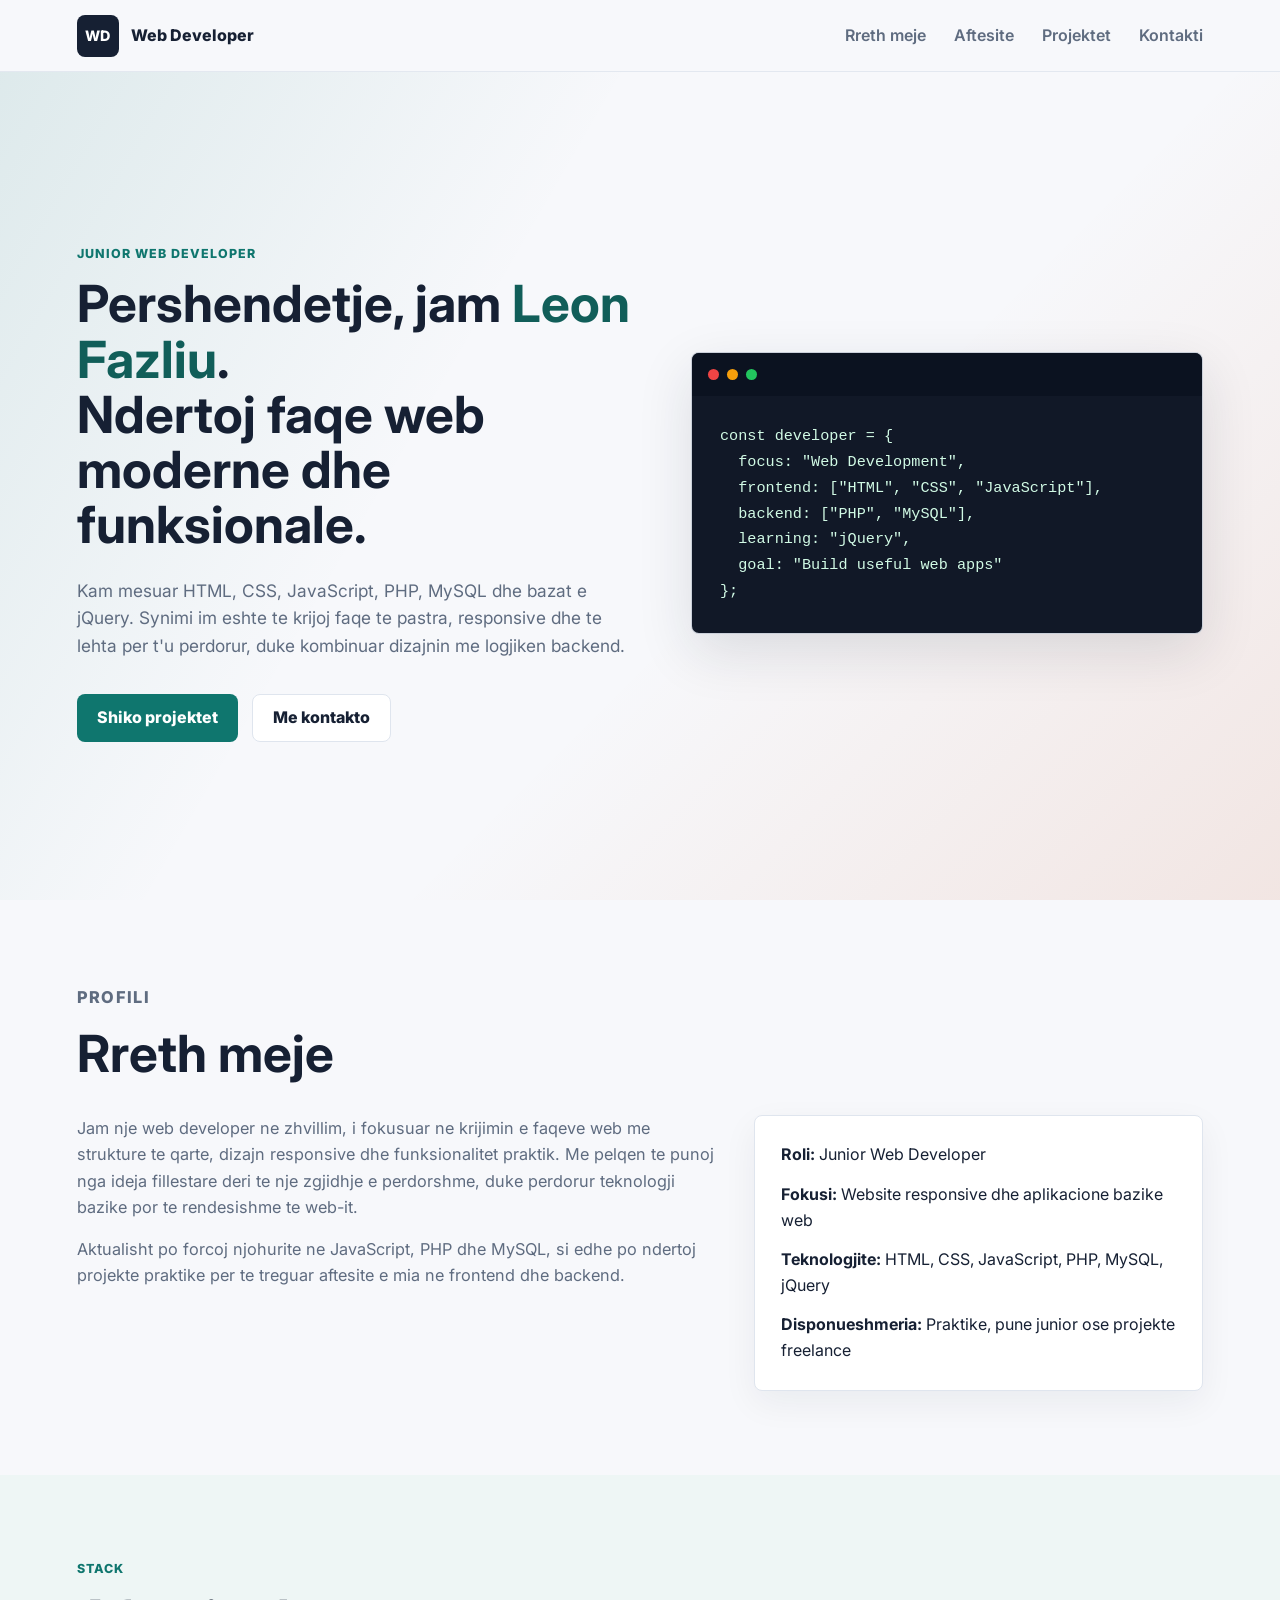
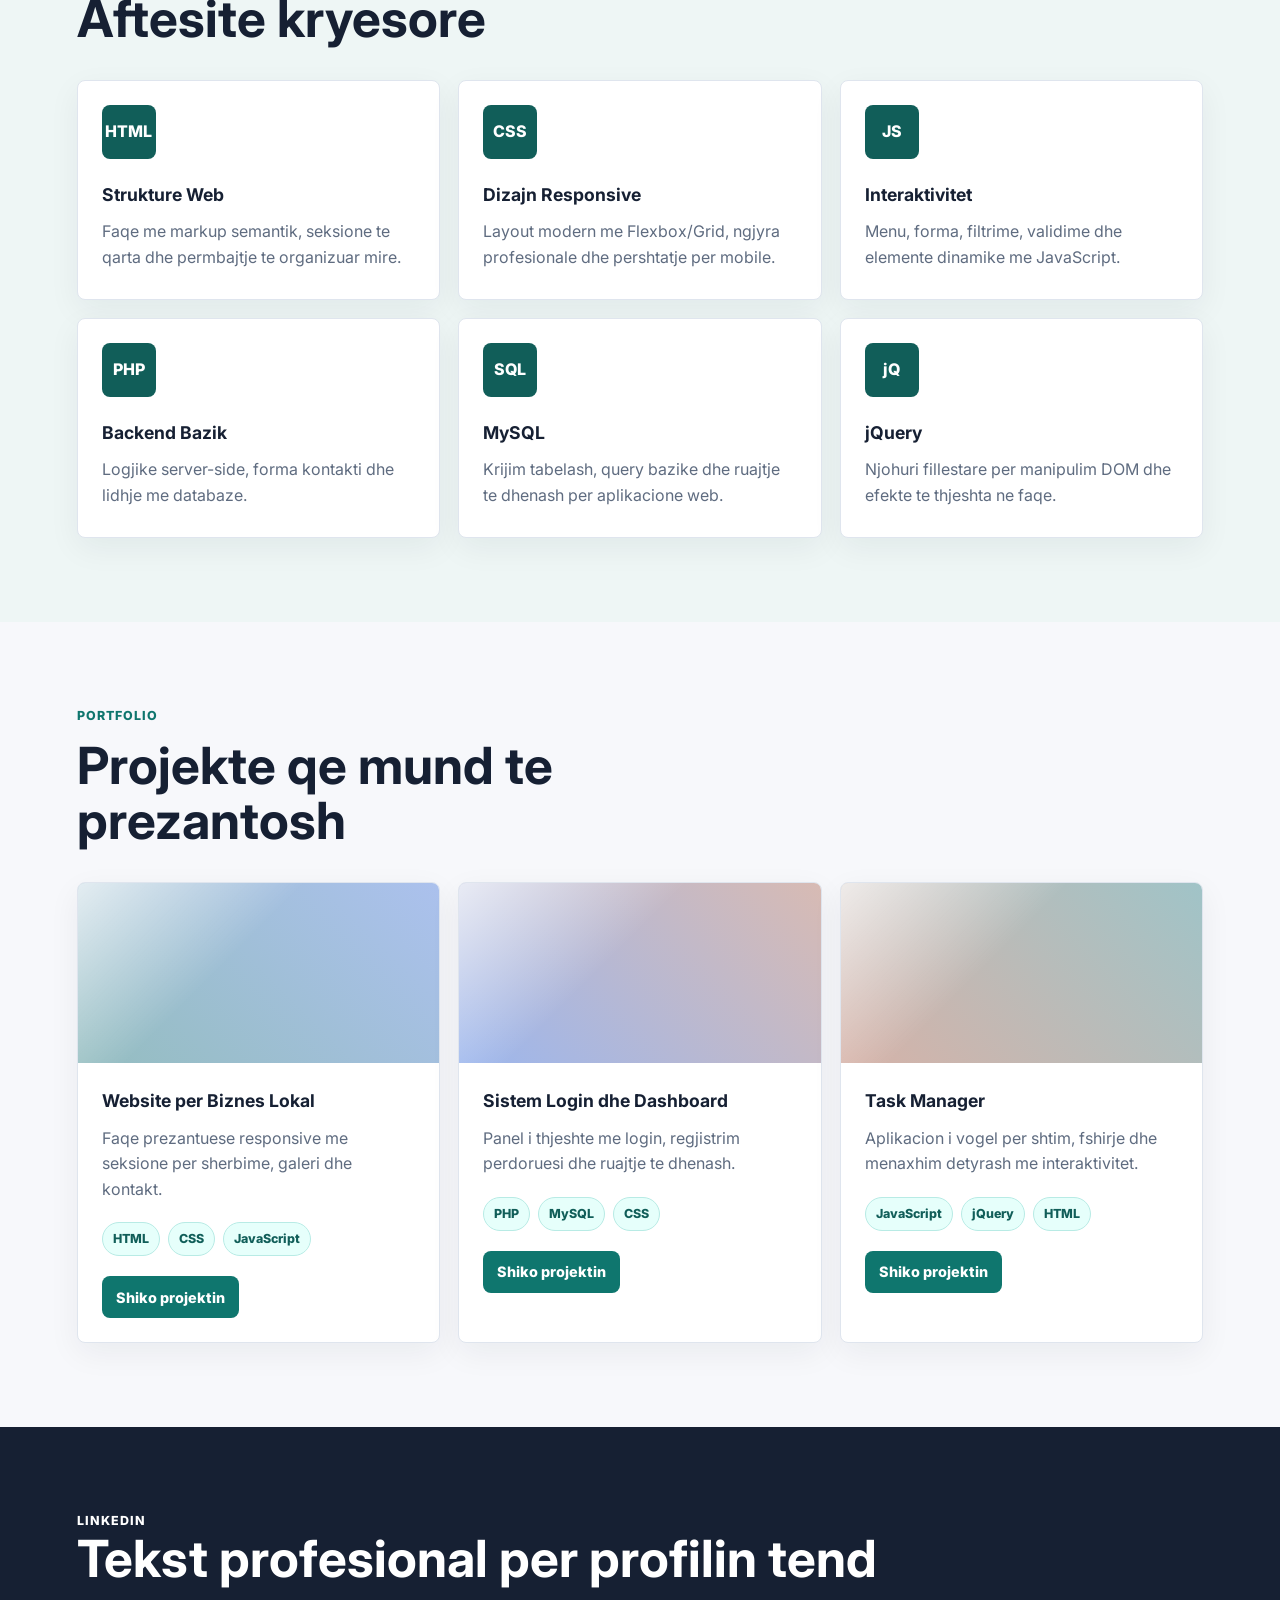
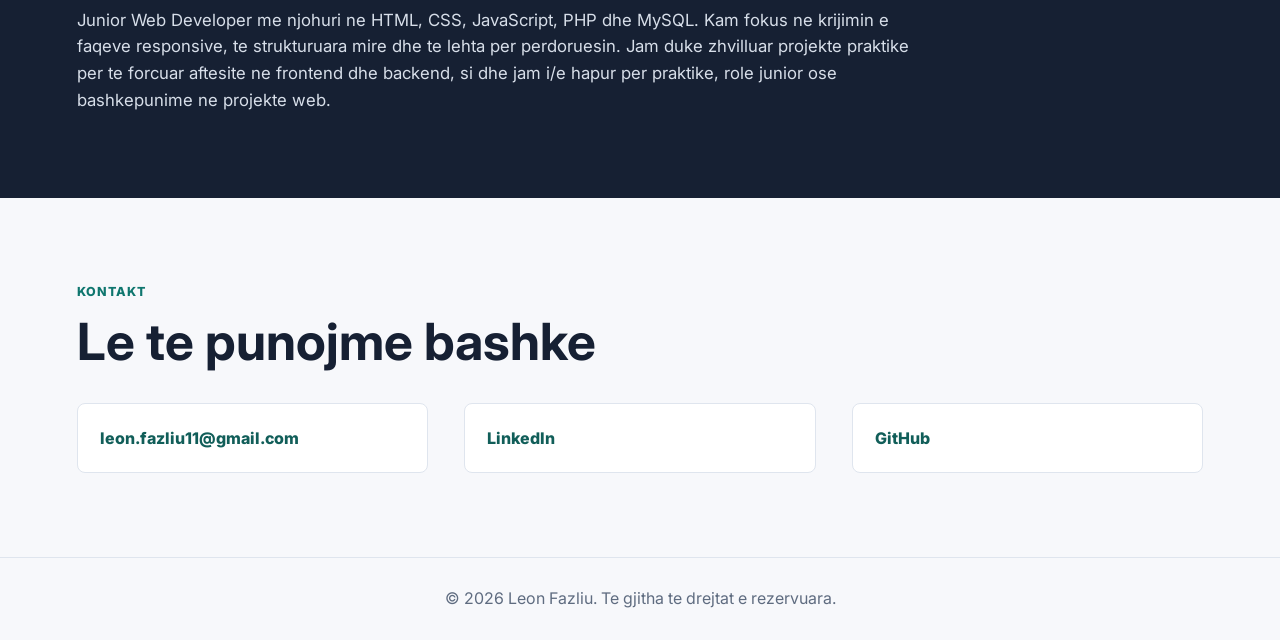
==== index.html @ 77d350e1 "Initial portfolio website" ====
<!DOCTYPE html>
<html lang="sq">
<head>
  <meta charset="UTF-8">
  <meta name="viewport" content="width=device-width, initial-scale=1.0">
  <meta name="description" content="Portfolio profesionale per web developer junior me HTML, CSS, JavaScript, PHP, MySQL dhe jQuery.">
  <title>Portfolio | Web Developer</title>
  <link rel="preconnect" href="https://fonts.googleapis.com">
  <link rel="preconnect" href="https://fonts.gstatic.com" crossorigin>
  <link href="https://fonts.googleapis.com/css2?family=Inter:wght@400;500;600;700;800&display=swap" rel="stylesheet">
  <link rel="stylesheet" href="style.css">
</head>
<body>
  <header class="site-header">
    <a class="brand" href="#home" aria-label="Kreu">
      <span class="brand-mark">WD</span>
      <span class="brand-text">Web Developer</span>
    </a>

    <button class="nav-toggle" type="button" aria-label="Hap menune" aria-expanded="false">
      <span></span>
      <span></span>
      <span></span>
    </button>

    <nav class="site-nav" aria-label="Navigimi kryesor">
      <a href="#about">Rreth meje</a>
      <a href="#skills">Aftesite</a>
      <a href="#projects">Projektet</a>
      <a href="#contact">Kontakti</a>
    </nav>
  </header>

  <main>
    <section class="hero" id="home">
      <div class="hero-content">
        <p class="eyebrow">Junior Web Developer</p>
        <h1>Pershendetje, jam <span>Leon Fazliu</span>.<br>Ndertoj faqe web moderne dhe funksionale.</h1>
        <p class="hero-text">
          Kam mesuar HTML, CSS, JavaScript, PHP, MySQL dhe bazat e jQuery. Synimi im eshte te krijoj
          faqe te pastra, responsive dhe te lehta per t'u perdorur, duke kombinuar dizajnin me logjiken backend.
        </p>
        <div class="hero-actions">
          <a class="button primary" href="#projects">Shiko projektet</a>
          <a class="button secondary" href="#contact">Me kontakto</a>
        </div>
      </div>

      <div class="hero-panel" aria-label="Permbledhje profesionale">
        <div class="code-card">
          <div class="window-dots" aria-hidden="true">
            <span></span>
            <span></span>
            <span></span>
          </div>
          <pre><code>const developer = {
  focus: "Web Development",
  frontend: ["HTML", "CSS", "JavaScript"],
  backend: ["PHP", "MySQL"],
  learning: "jQuery",
  goal: "Build useful web apps"
};</code></pre>
        </div>
      </div>
    </section>

    <section class="section about" id="about">
      <div class="section-heading">
        <p class="eyebrow">Profili</p>
        <h2>Rreth meje</h2>
      </div>
      <div class="about-grid">
        <div>
          <p>
            Jam nje web developer ne zhvillim, i fokusuar ne krijimin e faqeve web me strukture te qarte,
            dizajn responsive dhe funksionalitet praktik. Me pelqen te punoj nga ideja fillestare deri te
            nje zgjidhje e perdorshme, duke perdorur teknologji bazike por te rendesishme te web-it.
          </p>
          <p>
            Aktualisht po forcoj njohurite ne JavaScript, PHP dhe MySQL, si edhe po ndertoj projekte praktike
            per te treguar aftesite e mia ne frontend dhe backend.
          </p>
        </div>
        <ul class="profile-list">
          <li><strong>Roli:</strong> Junior Web Developer</li>
          <li><strong>Fokusi:</strong> Website responsive dhe aplikacione bazike web</li>
          <li><strong>Teknologjite:</strong> HTML, CSS, JavaScript, PHP, MySQL, jQuery</li>
          <li><strong>Disponueshmeria:</strong> Praktike, pune junior ose projekte freelance</li>
        </ul>
      </div>
    </section>

    <section class="section skills" id="skills">
      <div class="section-heading">
        <p class="eyebrow">Stack</p>
        <h2>Aftesite kryesore</h2>
      </div>
      <div class="skills-grid">
        <article class="skill-card">
          <span class="skill-icon">HTML</span>
          <h3>Strukture Web</h3>
          <p>Faqe me markup semantik, seksione te qarta dhe permbajtje te organizuar mire.</p>
        </article>
        <article class="skill-card">
          <span class="skill-icon">CSS</span>
          <h3>Dizajn Responsive</h3>
          <p>Layout modern me Flexbox/Grid, ngjyra profesionale dhe pershtatje per mobile.</p>
        </article>
        <article class="skill-card">
          <span class="skill-icon">JS</span>
          <h3>Interaktivitet</h3>
          <p>Menu, forma, filtrime, validime dhe elemente dinamike me JavaScript.</p>
        </article>
        <article class="skill-card">
          <span class="skill-icon">PHP</span>
          <h3>Backend Bazik</h3>
          <p>Logjike server-side, forma kontakti dhe lidhje me databaze.</p>
        </article>
        <article class="skill-card">
          <span class="skill-icon">SQL</span>
          <h3>MySQL</h3>
          <p>Krijim tabelash, query bazike dhe ruajtje te dhenash per aplikacione web.</p>
        </article>
        <article class="skill-card">
          <span class="skill-icon">jQ</span>
          <h3>jQuery</h3>
          <p>Njohuri fillestare per manipulim DOM dhe efekte te thjeshta ne faqe.</p>
        </article>
      </div>
    </section>

    <section class="section projects" id="projects">
      <div class="section-heading">
        <p class="eyebrow">Portfolio</p>
        <h2>Projekte qe mund te prezantosh</h2>
      </div>
      <div class="projects-grid">
        <article class="project-card">
          <div class="project-media ecommerce"></div>
          <div class="project-body">
            <h3>Website per Biznes Lokal</h3>
            <p>Faqe prezantuese responsive me seksione per sherbime, galeri dhe kontakt.</p>
            <div class="tags">
              <span>HTML</span>
              <span>CSS</span>
              <span>JavaScript</span>
            </div>
            <a class="project-link" href="projects/business-website/index.html">Shiko projektin</a>
          </div>
        </article>
        <article class="project-card">
          <div class="project-media dashboard"></div>
          <div class="project-body">
            <h3>Sistem Login dhe Dashboard</h3>
            <p>Panel i thjeshte me login, regjistrim perdoruesi dhe ruajtje te dhenash.</p>
            <div class="tags">
              <span>PHP</span>
              <span>MySQL</span>
              <span>CSS</span>
            </div>
            <a class="project-link" href="projects/login-dashboard/demo.html">Shiko projektin</a>
          </div>
        </article>
        <article class="project-card">
          <div class="project-media todo"></div>
          <div class="project-body">
            <h3>Task Manager</h3>
            <p>Aplikacion i vogel per shtim, fshirje dhe menaxhim detyrash me interaktivitet.</p>
            <div class="tags">
              <span>JavaScript</span>
              <span>jQuery</span>
              <span>HTML</span>
            </div>
            <a class="project-link" href="projects/task-manager/index.html">Shiko projektin</a>
          </div>
        </article>
      </div>
    </section>

    <section class="section linkedin">
      <div class="linkedin-copy">
        <p class="eyebrow">LinkedIn</p>
        <h2>Tekst profesional per profilin tend</h2>
        <p>
          Junior Web Developer me njohuri ne HTML, CSS, JavaScript, PHP dhe MySQL. Kam fokus ne krijimin e faqeve
          responsive, te strukturuara mire dhe te lehta per perdoruesin. Jam duke zhvilluar projekte praktike per te
          forcuar aftesite ne frontend dhe backend, si dhe jam i/e hapur per praktike, role junior ose bashkepunime ne
          projekte web.
        </p>
      </div>
    </section>

    <section class="section contact" id="contact">
      <div class="section-heading">
        <p class="eyebrow">Kontakt</p>
        <h2>Le te punojme bashke</h2>
      </div>
      <div class="contact-grid">
        <a href="mailto:email@example.com">leon.fazliu11@gmail.com</a>
        <a href="https://www.linkedin.com/in/leon-fazliu-6796b4366" target="_blank" rel="noreferrer">LinkedIn</a>
        <a href="https://github.com/" target="_blank" rel="noreferrer">GitHub</a>
      </div>
    </section>
  </main>

  <footer class="site-footer">
    <p>&copy; <span id="year"></span> Leon Fazliu. Te gjitha te drejtat e rezervuara.</p>
  </footer>

  <script src="script.js"></script>
</body>
</html>
---- style.css ----
:root {
  --bg: #f7f8fb;
  --surface: #ffffff;
  --ink: #162033;
  --muted: #5f6c80;
  --line: #dfe5ee;
  --primary: #0f766e;
  --primary-dark: #115e59;
  --accent: #c2410c;
  --blue: #2563eb;
  --shadow: 0 18px 55px rgba(22, 32, 51, 0.12);
}

* {
  box-sizing: border-box;
}

html {
  scroll-behavior: smooth;
}

body {
  margin: 0;
  font-family: "Inter", Arial, sans-serif;
  color: var(--ink);
  background: var(--bg);
  line-height: 1.6;
}

a {
  color: inherit;
  text-decoration: none;
}

.site-header {
  position: sticky;
  top: 0;
  z-index: 10;
  display: flex;
  align-items: center;
  justify-content: space-between;
  min-height: 72px;
  padding: 0 6vw;
  background: rgba(247, 248, 251, 0.92);
  border-bottom: 1px solid rgba(223, 229, 238, 0.8);
  backdrop-filter: blur(14px);
}

.brand {
  display: inline-flex;
  align-items: center;
  gap: 12px;
  font-weight: 800;
}

.brand-mark {
  display: grid;
  place-items: center;
  width: 42px;
  height: 42px;
  color: #ffffff;
  background: var(--ink);
  border-radius: 8px;
  font-size: 0.9rem;
}

.brand-text {
  letter-spacing: 0;
}

.site-nav {
  display: flex;
  align-items: center;
  gap: 28px;
  color: var(--muted);
  font-weight: 600;
}

.site-nav a:hover,
.site-nav a:focus-visible {
  color: var(--primary);
}

.nav-toggle {
  display: none;
  width: 42px;
  height: 42px;
  padding: 9px;
  background: var(--surface);
  border: 1px solid var(--line);
  border-radius: 8px;
}

.nav-toggle span {
  display: block;
  width: 100%;
  height: 2px;
  margin: 5px 0;
  background: var(--ink);
}

.hero {
  display: grid;
  grid-template-columns: minmax(0, 1.05fr) minmax(320px, 0.95fr);
  align-items: center;
  gap: 48px;
  min-height: calc(100vh - 72px);
  padding: 70px 6vw 56px;
  background:
    linear-gradient(120deg, rgba(15, 118, 110, 0.11), transparent 36%),
    linear-gradient(315deg, rgba(194, 65, 12, 0.1), transparent 42%),
    var(--bg);
}

.eyebrow {
  margin: 0 0 12px;
  color: var(--primary);
  font-size: 0.78rem;
  font-weight: 800;
  text-transform: uppercase;
  letter-spacing: 0.08em;
}

.hero h1,
.section-heading h2,
.linkedin-copy h2 {
  margin: 0;
  line-height: 1.08;
  letter-spacing: 0;
}

.hero h1 {
  max-width: 780px;
  font-size: clamp(1.9rem, 4vw, 3.35rem);
}

.hero h1 span {
  color: var(--primary-dark);
}

.hero-text {
  max-width: 680px;
  margin: 24px 0 0;
  color: var(--muted);
  font-size: 1.08rem;
}

.hero-actions {
  display: flex;
  flex-wrap: wrap;
  gap: 14px;
  margin-top: 34px;
}

.button {
  display: inline-flex;
  align-items: center;
  justify-content: center;
  min-height: 48px;
  padding: 0 20px;
  border-radius: 8px;
  font-weight: 800;
}

.button.primary {
  color: #ffffff;
  background: var(--primary);
}

.button.secondary {
  color: var(--ink);
  background: var(--surface);
  border: 1px solid var(--line);
}

.hero-panel {
  min-width: 0;
}

.code-card {
  overflow: hidden;
  border: 1px solid rgba(223, 229, 238, 0.9);
  border-radius: 8px;
  background: #111827;
  box-shadow: var(--shadow);
}

.window-dots {
  display: flex;
  gap: 8px;
  padding: 16px;
  background: #0b1220;
}

.window-dots span {
  width: 11px;
  height: 11px;
  border-radius: 50%;
  background: #ef4444;
}

.window-dots span:nth-child(2) {
  background: #f59e0b;
}

.window-dots span:nth-child(3) {
  background: #22c55e;
}

pre {
  margin: 0;
  padding: 28px;
  overflow-x: auto;
  color: #d1fae5;
  font-size: 0.95rem;
  line-height: 1.7;
}

.section {
  padding: 84px 6vw;
}

.section-heading {
  max-width: 720px;
  margin-bottom: 34px;
}

.section-heading h2,
.linkedin-copy h2 {
  font-size: clamp(2rem, 4vw, 3.2rem);
}

.about-grid,
.contact-grid {
  display: grid;
  grid-template-columns: minmax(0, 1fr) minmax(280px, 0.7fr);
  gap: 36px;
  align-items: start;
}

.about p {
  margin: 0 0 16px;
  color: var(--muted);
  font-size: 1.02rem;
}

.profile-list {
  margin: 0;
  padding: 26px;
  list-style: none;
  background: var(--surface);
  border: 1px solid var(--line);
  border-radius: 8px;
  box-shadow: 0 12px 35px rgba(22, 32, 51, 0.06);
}

.profile-list li + li {
  margin-top: 14px;
}

.skills {
  background: #eef6f5;
}

.skills-grid,
.projects-grid {
  display: grid;
  grid-template-columns: repeat(3, minmax(0, 1fr));
  gap: 18px;
}

.skill-card,
.project-card {
  background: var(--surface);
  border: 1px solid var(--line);
  border-radius: 8px;
  box-shadow: 0 10px 32px rgba(22, 32, 51, 0.06);
}

.skill-card {
  min-height: 220px;
  padding: 24px;
}

.skill-icon {
  display: grid;
  place-items: center;
  width: 54px;
  height: 54px;
  margin-bottom: 22px;
  color: #ffffff;
  background: var(--primary-dark);
  border-radius: 8px;
  font-weight: 800;
}

.skill-card h3,
.project-card h3 {
  margin: 0 0 10px;
  font-size: 1.1rem;
}

.skill-card p,
.project-card p,
.linkedin-copy p {
  margin: 0;
  color: var(--muted);
}

.project-card {
  overflow: hidden;
}

.project-media {
  min-height: 180px;
  background-color: #dfe5ee;
  background-image:
    linear-gradient(135deg, rgba(255, 255, 255, 0.72), transparent 42%),
    linear-gradient(45deg, rgba(15, 118, 110, 0.36), rgba(37, 99, 235, 0.28));
}

.project-media.dashboard {
  background-image:
    linear-gradient(135deg, rgba(255, 255, 255, 0.72), transparent 42%),
    linear-gradient(45deg, rgba(37, 99, 235, 0.36), rgba(194, 65, 12, 0.26));
}

.project-media.todo {
  background-image:
    linear-gradient(135deg, rgba(255, 255, 255, 0.72), transparent 42%),
    linear-gradient(45deg, rgba(194, 65, 12, 0.31), rgba(15, 118, 110, 0.3));
}

.project-body {
  padding: 24px;
}

.tags {
  display: flex;
  flex-wrap: wrap;
  gap: 8px;
  margin-top: 20px;
}

.tags span {
  padding: 6px 10px;
  color: var(--primary-dark);
  background: #e6fffb;
  border: 1px solid #b8ebe5;
  border-radius: 999px;
  font-size: 0.78rem;
  font-weight: 800;
}

.project-link {
  display: inline-flex;
  align-items: center;
  justify-content: center;
  min-height: 42px;
  margin-top: 20px;
  padding: 0 14px;
  color: #ffffff;
  background: var(--primary);
  border-radius: 8px;
  font-size: 0.9rem;
  font-weight: 800;
}

.linkedin {
  background: var(--ink);
}

.linkedin-copy {
  max-width: 980px;
}

.linkedin-copy h2,
.linkedin-copy p {
  color: #ffffff;
}

.linkedin-copy p:last-child {
  max-width: 860px;
  margin-top: 20px;
  color: #d7dee9;
  font-size: 1.05rem;
}

.contact-grid {
  grid-template-columns: repeat(3, minmax(0, 1fr));
}

.contact-grid a {
  display: flex;
  align-items: center;
  min-height: 70px;
  padding: 0 22px;
  background: var(--surface);
  border: 1px solid var(--line);
  border-radius: 8px;
  color: var(--primary-dark);
  font-weight: 800;
  word-break: break-word;
}

.site-footer {
  padding: 28px 6vw;
  color: var(--muted);
  border-top: 1px solid var(--line);
  text-align: center;
}

.site-footer p {
  margin: 0;
}

@media (max-width: 900px) {
  .nav-toggle {
    display: inline-block;
  }

  .site-nav {
    position: absolute;
    top: 72px;
    right: 6vw;
    left: 6vw;
    display: none;
    flex-direction: column;
    align-items: stretch;
    gap: 0;
    padding: 12px;
    background: var(--surface);
    border: 1px solid var(--line);
    border-radius: 8px;
    box-shadow: var(--shadow);
  }

  .site-nav.is-open {
    display: flex;
  }

  .site-nav a {
    padding: 14px;
  }

  .hero,
  .about-grid,
  .contact-grid {
    grid-template-columns: 1fr;
  }

  .hero {
    min-height: auto;
  }

  .skills-grid,
  .projects-grid {
    grid-template-columns: repeat(2, minmax(0, 1fr));
  }
}

@media (max-width: 620px) {
  .site-header {
    padding: 0 20px;
  }

  .brand-text {
    display: none;
  }

  .hero,
  .section {
    padding-right: 20px;
    padding-left: 20px;
  }

  .skills-grid,
  .projects-grid {
    grid-template-columns: 1fr;
  }

  .hero-actions {
    flex-direction: column;
  }

  .button {
    width: 100%;
  }

  pre {
    padding: 20px;
    font-size: 0.82rem;
  }
}
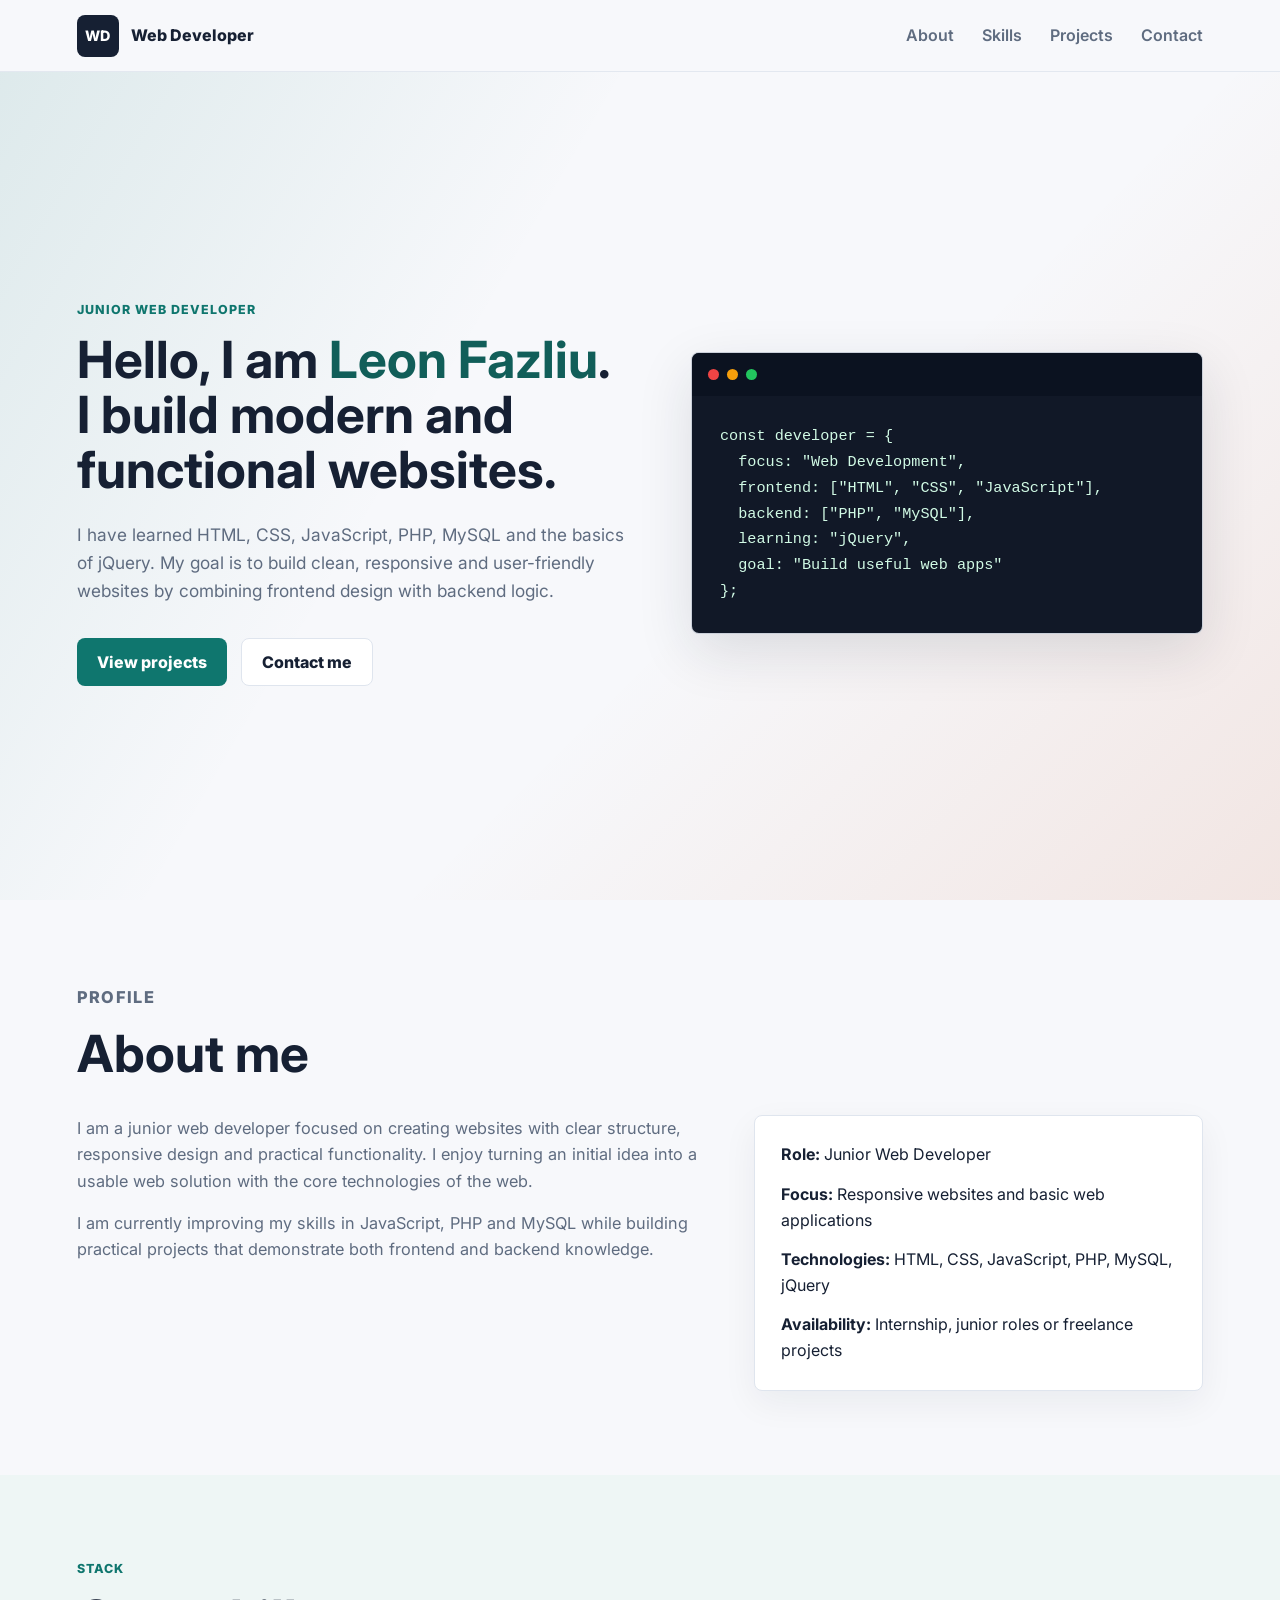
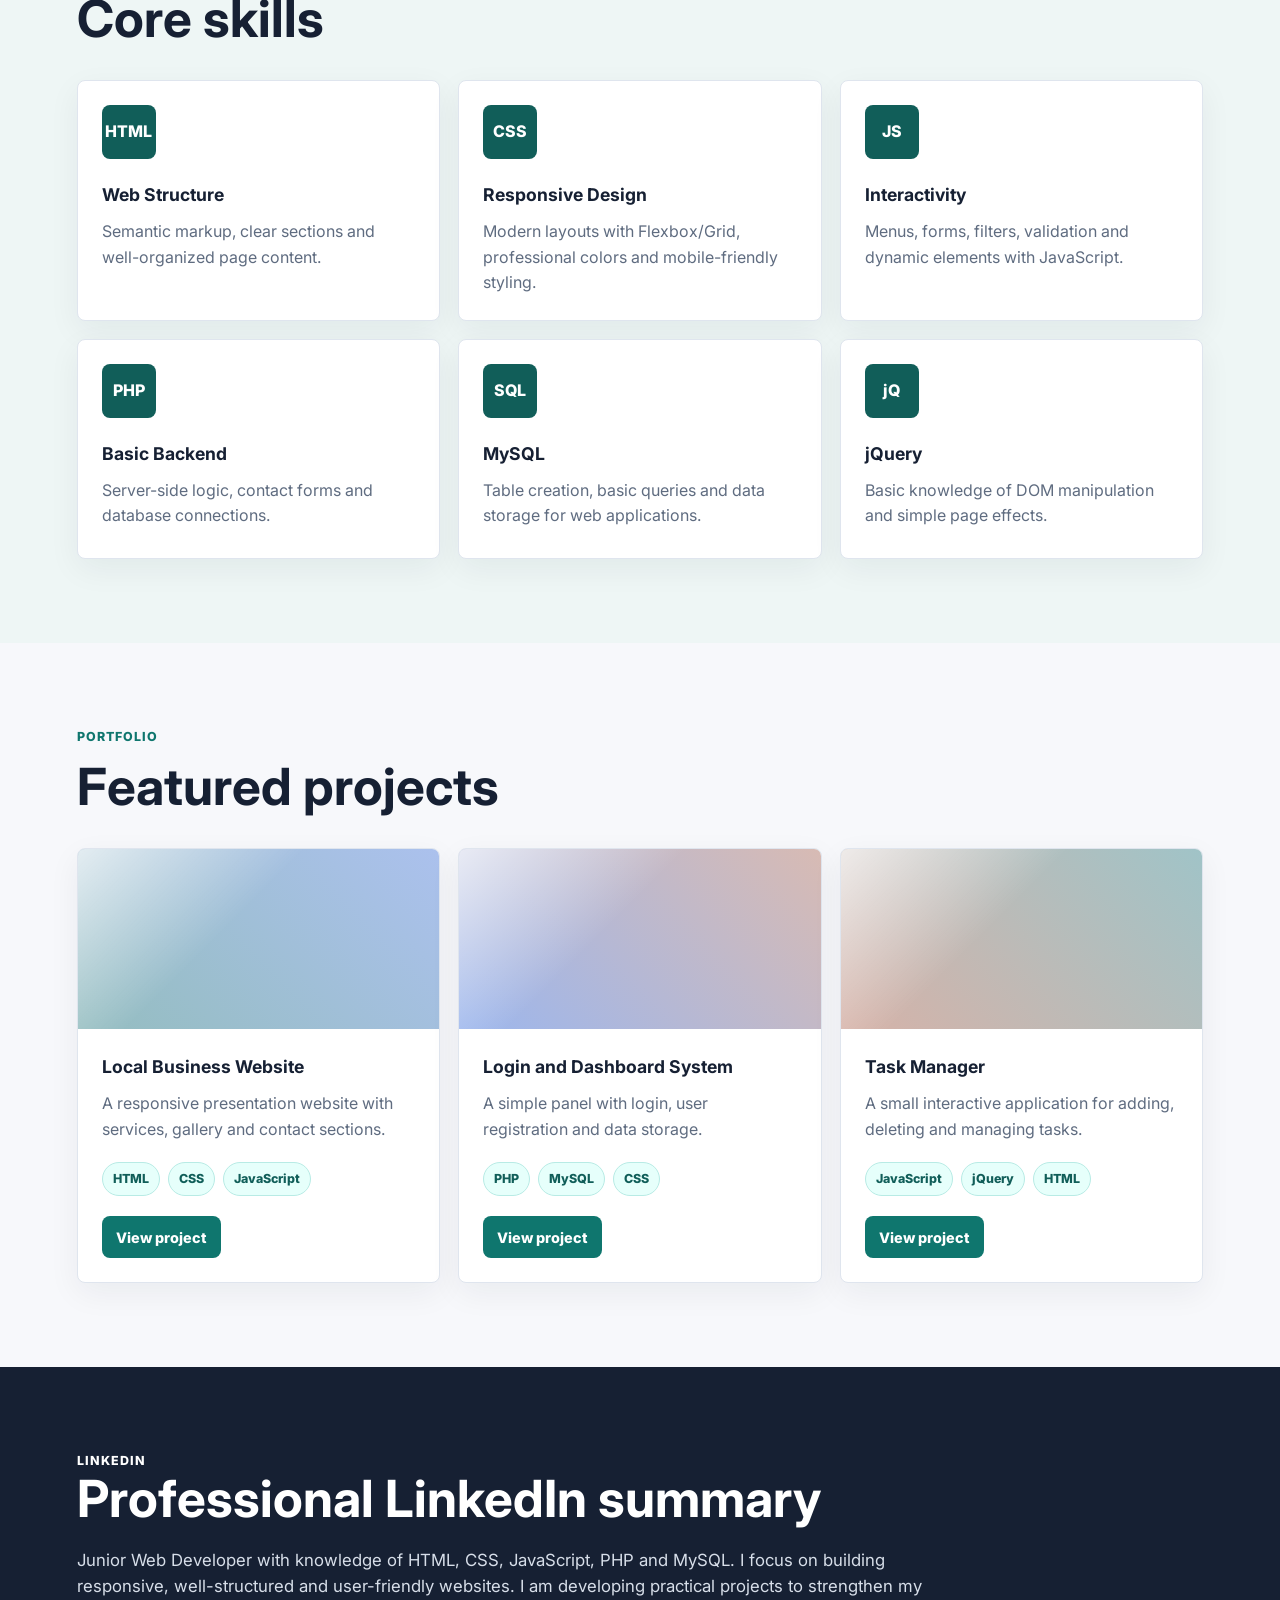
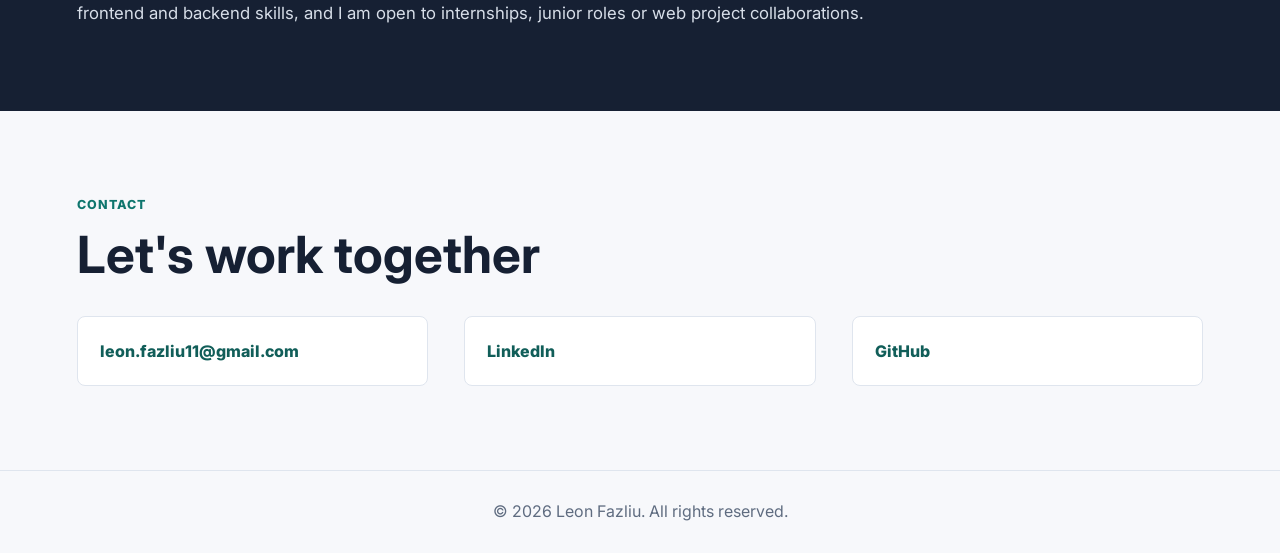
==== commit 2b300a81: "Translate portfolio to English" ====
--- a/index.html
+++ b/index.html
@@ -1,9 +1,9 @@
 <!DOCTYPE html>
-<html lang="sq">
+<html lang="en">
 <head>
   <meta charset="UTF-8">
   <meta name="viewport" content="width=device-width, initial-scale=1.0">
-  <meta name="description" content="Portfolio profesionale per web developer junior me HTML, CSS, JavaScript, PHP, MySQL dhe jQuery.">
+  <meta name="description" content="Professional portfolio for a junior web developer using HTML, CSS, JavaScript, PHP, MySQL and jQuery basics.">
   <title>Portfolio | Web Developer</title>
   <link rel="preconnect" href="https://fonts.googleapis.com">
   <link rel="preconnect" href="https://fonts.gstatic.com" crossorigin>
@@ -12,22 +12,22 @@
 </head>
 <body>
   <header class="site-header">
-    <a class="brand" href="#home" aria-label="Kreu">
+    <a class="brand" href="#home" aria-label="Home">
       <span class="brand-mark">WD</span>
       <span class="brand-text">Web Developer</span>
     </a>
 
-    <button class="nav-toggle" type="button" aria-label="Hap menune" aria-expanded="false">
+    <button class="nav-toggle" type="button" aria-label="Open menu" aria-expanded="false">
       <span></span>
       <span></span>
       <span></span>
     </button>
 
-    <nav class="site-nav" aria-label="Navigimi kryesor">
-      <a href="#about">Rreth meje</a>
-      <a href="#skills">Aftesite</a>
-      <a href="#projects">Projektet</a>
-      <a href="#contact">Kontakti</a>
+    <nav class="site-nav" aria-label="Main navigation">
+      <a href="#about">About</a>
+      <a href="#skills">Skills</a>
+      <a href="#projects">Projects</a>
+      <a href="#contact">Contact</a>
     </nav>
   </header>
 
@@ -35,18 +35,18 @@
     <section class="hero" id="home">
       <div class="hero-content">
         <p class="eyebrow">Junior Web Developer</p>
-        <h1>Pershendetje, jam <span>Leon Fazliu</span>.<br>Ndertoj faqe web moderne dhe funksionale.</h1>
+        <h1>Hello, I am <span>Leon Fazliu</span>.<br>I build modern and functional websites.</h1>
         <p class="hero-text">
-          Kam mesuar HTML, CSS, JavaScript, PHP, MySQL dhe bazat e jQuery. Synimi im eshte te krijoj
-          faqe te pastra, responsive dhe te lehta per t'u perdorur, duke kombinuar dizajnin me logjiken backend.
+          I have learned HTML, CSS, JavaScript, PHP, MySQL and the basics of jQuery. My goal is to build
+          clean, responsive and user-friendly websites by combining frontend design with backend logic.
         </p>
         <div class="hero-actions">
-          <a class="button primary" href="#projects">Shiko projektet</a>
-          <a class="button secondary" href="#contact">Me kontakto</a>
+          <a class="button primary" href="#projects">View projects</a>
+          <a class="button secondary" href="#contact">Contact me</a>
         </div>
       </div>
 
-      <div class="hero-panel" aria-label="Permbledhje profesionale">
+      <div class="hero-panel" aria-label="Professional summary">
         <div class="code-card">
           <div class="window-dots" aria-hidden="true">
             <span></span>
@@ -66,26 +66,26 @@
 
     <section class="section about" id="about">
       <div class="section-heading">
-        <p class="eyebrow">Profili</p>
-        <h2>Rreth meje</h2>
+        <p class="eyebrow">Profile</p>
+        <h2>About me</h2>
       </div>
       <div class="about-grid">
         <div>
           <p>
-            Jam nje web developer ne zhvillim, i fokusuar ne krijimin e faqeve web me strukture te qarte,
-            dizajn responsive dhe funksionalitet praktik. Me pelqen te punoj nga ideja fillestare deri te
-            nje zgjidhje e perdorshme, duke perdorur teknologji bazike por te rendesishme te web-it.
+            I am a junior web developer focused on creating websites with clear structure,
+            responsive design and practical functionality. I enjoy turning an initial idea into
+            a usable web solution with the core technologies of the web.
           </p>
           <p>
-            Aktualisht po forcoj njohurite ne JavaScript, PHP dhe MySQL, si edhe po ndertoj projekte praktike
-            per te treguar aftesite e mia ne frontend dhe backend.
+            I am currently improving my skills in JavaScript, PHP and MySQL while building practical
+            projects that demonstrate both frontend and backend knowledge.
           </p>
         </div>
         <ul class="profile-list">
-          <li><strong>Roli:</strong> Junior Web Developer</li>
-          <li><strong>Fokusi:</strong> Website responsive dhe aplikacione bazike web</li>
-          <li><strong>Teknologjite:</strong> HTML, CSS, JavaScript, PHP, MySQL, jQuery</li>
-          <li><strong>Disponueshmeria:</strong> Praktike, pune junior ose projekte freelance</li>
+          <li><strong>Role:</strong> Junior Web Developer</li>
+          <li><strong>Focus:</strong> Responsive websites and basic web applications</li>
+          <li><strong>Technologies:</strong> HTML, CSS, JavaScript, PHP, MySQL, jQuery</li>
+          <li><strong>Availability:</strong> Internship, junior roles or freelance projects</li>
         </ul>
       </div>
     </section>
@@ -93,38 +93,38 @@
     <section class="section skills" id="skills">
       <div class="section-heading">
         <p class="eyebrow">Stack</p>
-        <h2>Aftesite kryesore</h2>
+        <h2>Core skills</h2>
       </div>
       <div class="skills-grid">
         <article class="skill-card">
           <span class="skill-icon">HTML</span>
-          <h3>Strukture Web</h3>
-          <p>Faqe me markup semantik, seksione te qarta dhe permbajtje te organizuar mire.</p>
+          <h3>Web Structure</h3>
+          <p>Semantic markup, clear sections and well-organized page content.</p>
         </article>
         <article class="skill-card">
           <span class="skill-icon">CSS</span>
-          <h3>Dizajn Responsive</h3>
-          <p>Layout modern me Flexbox/Grid, ngjyra profesionale dhe pershtatje per mobile.</p>
+          <h3>Responsive Design</h3>
+          <p>Modern layouts with Flexbox/Grid, professional colors and mobile-friendly styling.</p>
         </article>
         <article class="skill-card">
           <span class="skill-icon">JS</span>
-          <h3>Interaktivitet</h3>
-          <p>Menu, forma, filtrime, validime dhe elemente dinamike me JavaScript.</p>
+          <h3>Interactivity</h3>
+          <p>Menus, forms, filters, validation and dynamic elements with JavaScript.</p>
         </article>
         <article class="skill-card">
           <span class="skill-icon">PHP</span>
-          <h3>Backend Bazik</h3>
-          <p>Logjike server-side, forma kontakti dhe lidhje me databaze.</p>
+          <h3>Basic Backend</h3>
+          <p>Server-side logic, contact forms and database connections.</p>
         </article>
         <article class="skill-card">
           <span class="skill-icon">SQL</span>
           <h3>MySQL</h3>
-          <p>Krijim tabelash, query bazike dhe ruajtje te dhenash per aplikacione web.</p>
+          <p>Table creation, basic queries and data storage for web applications.</p>
         </article>
         <article class="skill-card">
           <span class="skill-icon">jQ</span>
           <h3>jQuery</h3>
-          <p>Njohuri fillestare per manipulim DOM dhe efekte te thjeshta ne faqe.</p>
+          <p>Basic knowledge of DOM manipulation and simple page effects.</p>
         </article>
       </div>
     </section>
@@ -132,46 +132,46 @@
     <section class="section projects" id="projects">
       <div class="section-heading">
         <p class="eyebrow">Portfolio</p>
-        <h2>Projekte qe mund te prezantosh</h2>
+        <h2>Featured projects</h2>
       </div>
       <div class="projects-grid">
         <article class="project-card">
           <div class="project-media ecommerce"></div>
           <div class="project-body">
-            <h3>Website per Biznes Lokal</h3>
-            <p>Faqe prezantuese responsive me seksione per sherbime, galeri dhe kontakt.</p>
+            <h3>Local Business Website</h3>
+            <p>A responsive presentation website with services, gallery and contact sections.</p>
             <div class="tags">
               <span>HTML</span>
               <span>CSS</span>
               <span>JavaScript</span>
             </div>
-            <a class="project-link" href="projects/business-website/index.html">Shiko projektin</a>
+            <a class="project-link" href="projects/business-website/index.html">View project</a>
           </div>
         </article>
         <article class="project-card">
           <div class="project-media dashboard"></div>
           <div class="project-body">
-            <h3>Sistem Login dhe Dashboard</h3>
-            <p>Panel i thjeshte me login, regjistrim perdoruesi dhe ruajtje te dhenash.</p>
+            <h3>Login and Dashboard System</h3>
+            <p>A simple panel with login, user registration and data storage.</p>
             <div class="tags">
               <span>PHP</span>
               <span>MySQL</span>
               <span>CSS</span>
             </div>
-            <a class="project-link" href="projects/login-dashboard/demo.html">Shiko projektin</a>
+            <a class="project-link" href="projects/login-dashboard/demo.html">View project</a>
           </div>
         </article>
         <article class="project-card">
           <div class="project-media todo"></div>
           <div class="project-body">
             <h3>Task Manager</h3>
-            <p>Aplikacion i vogel per shtim, fshirje dhe menaxhim detyrash me interaktivitet.</p>
+            <p>A small interactive application for adding, deleting and managing tasks.</p>
             <div class="tags">
               <span>JavaScript</span>
               <span>jQuery</span>
               <span>HTML</span>
             </div>
-            <a class="project-link" href="projects/task-manager/index.html">Shiko projektin</a>
+            <a class="project-link" href="projects/task-manager/index.html">View project</a>
           </div>
         </article>
       </div>
@@ -180,31 +180,30 @@
     <section class="section linkedin">
       <div class="linkedin-copy">
         <p class="eyebrow">LinkedIn</p>
-        <h2>Tekst profesional per profilin tend</h2>
+        <h2>Professional LinkedIn summary</h2>
         <p>
-          Junior Web Developer me njohuri ne HTML, CSS, JavaScript, PHP dhe MySQL. Kam fokus ne krijimin e faqeve
-          responsive, te strukturuara mire dhe te lehta per perdoruesin. Jam duke zhvilluar projekte praktike per te
-          forcuar aftesite ne frontend dhe backend, si dhe jam i/e hapur per praktike, role junior ose bashkepunime ne
-          projekte web.
+          Junior Web Developer with knowledge of HTML, CSS, JavaScript, PHP and MySQL. I focus on building
+          responsive, well-structured and user-friendly websites. I am developing practical projects to strengthen
+          my frontend and backend skills, and I am open to internships, junior roles or web project collaborations.
         </p>
       </div>
     </section>
 
     <section class="section contact" id="contact">
       <div class="section-heading">
-        <p class="eyebrow">Kontakt</p>
-        <h2>Le te punojme bashke</h2>
+        <p class="eyebrow">Contact</p>
+        <h2>Let's work together</h2>
       </div>
       <div class="contact-grid">
         <a href="mailto:email@example.com">leon.fazliu11@gmail.com</a>
         <a href="https://www.linkedin.com/in/leon-fazliu-6796b4366" target="_blank" rel="noreferrer">LinkedIn</a>
-        <a href="https://github.com/" target="_blank" rel="noreferrer">GitHub</a>
+        <a href="https://github.com/leon-fazliu" target="_blank" rel="noreferrer">GitHub</a>
       </div>
     </section>
   </main>
 
   <footer class="site-footer">
-    <p>&copy; <span id="year"></span> Leon Fazliu. Te gjitha te drejtat e rezervuara.</p>
+    <p>&copy; <span id="year"></span> Leon Fazliu. All rights reserved.</p>
   </footer>
 
   <script src="script.js"></script>
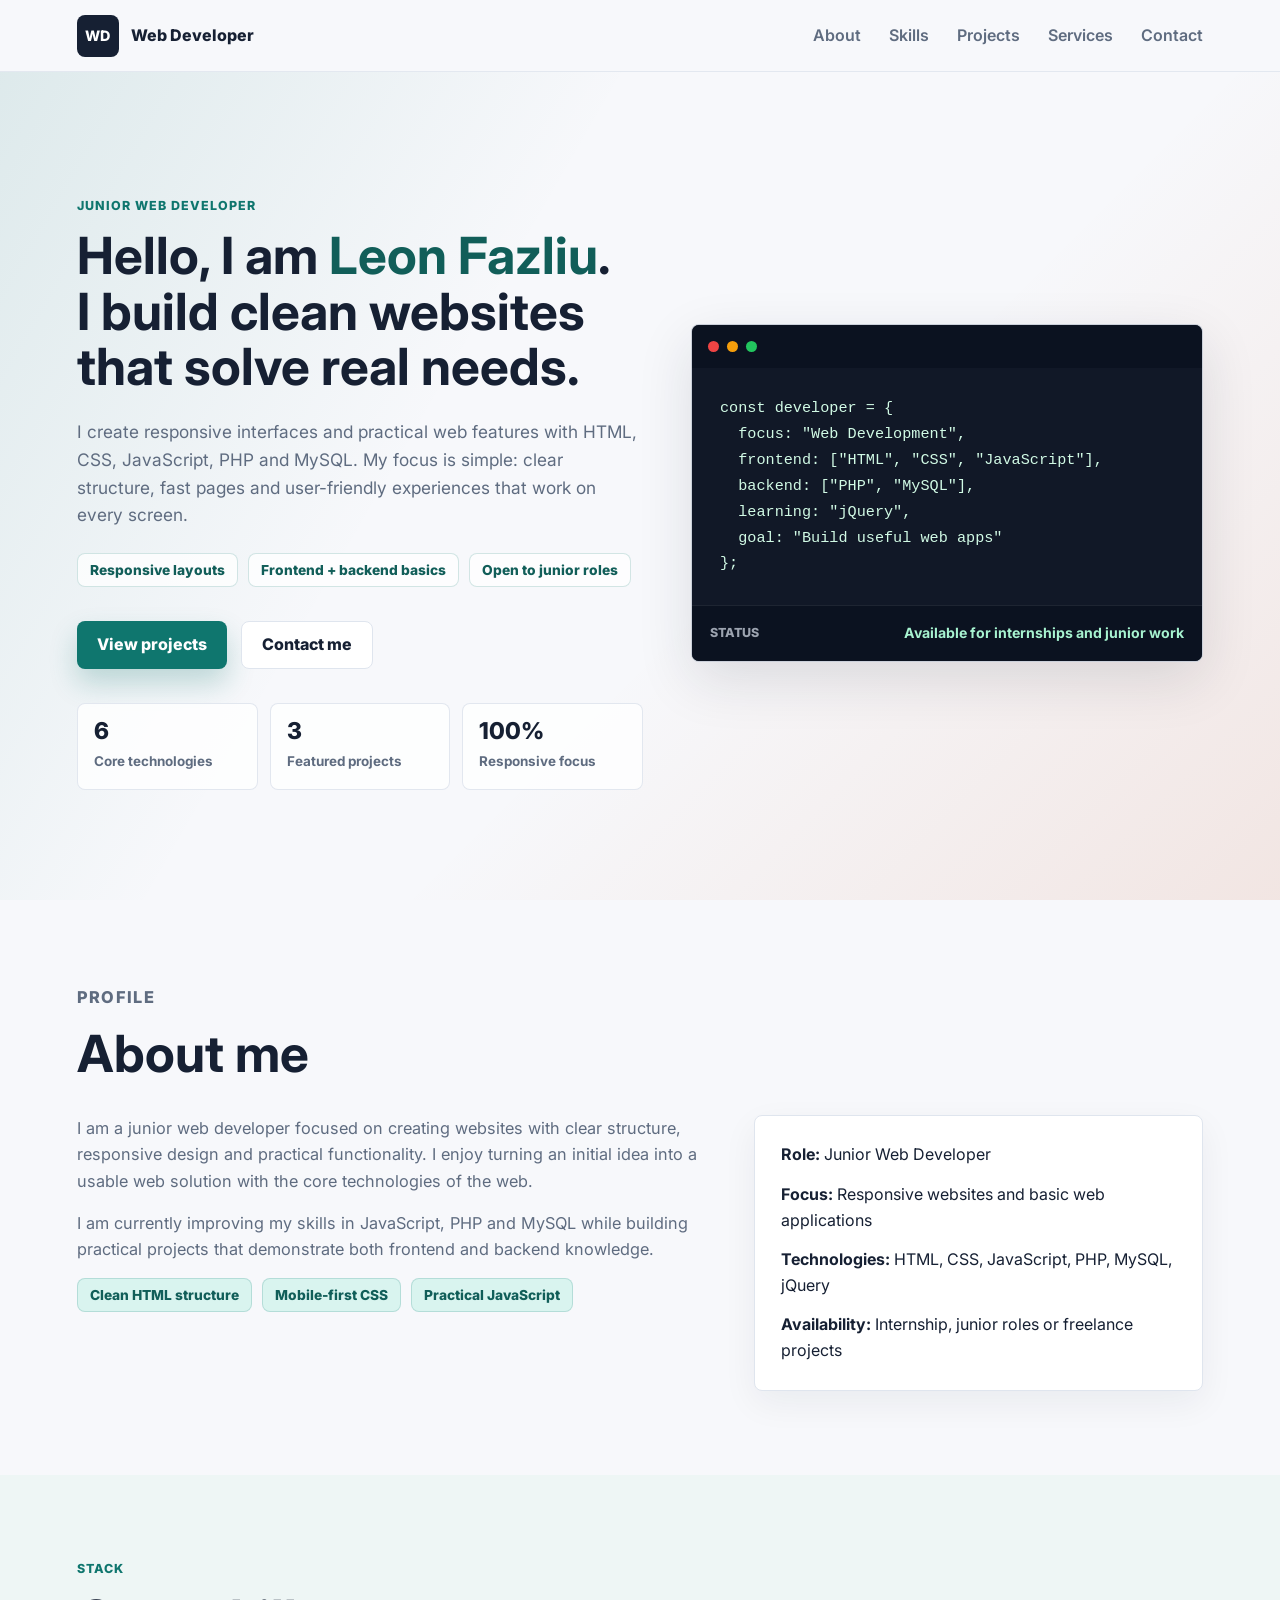
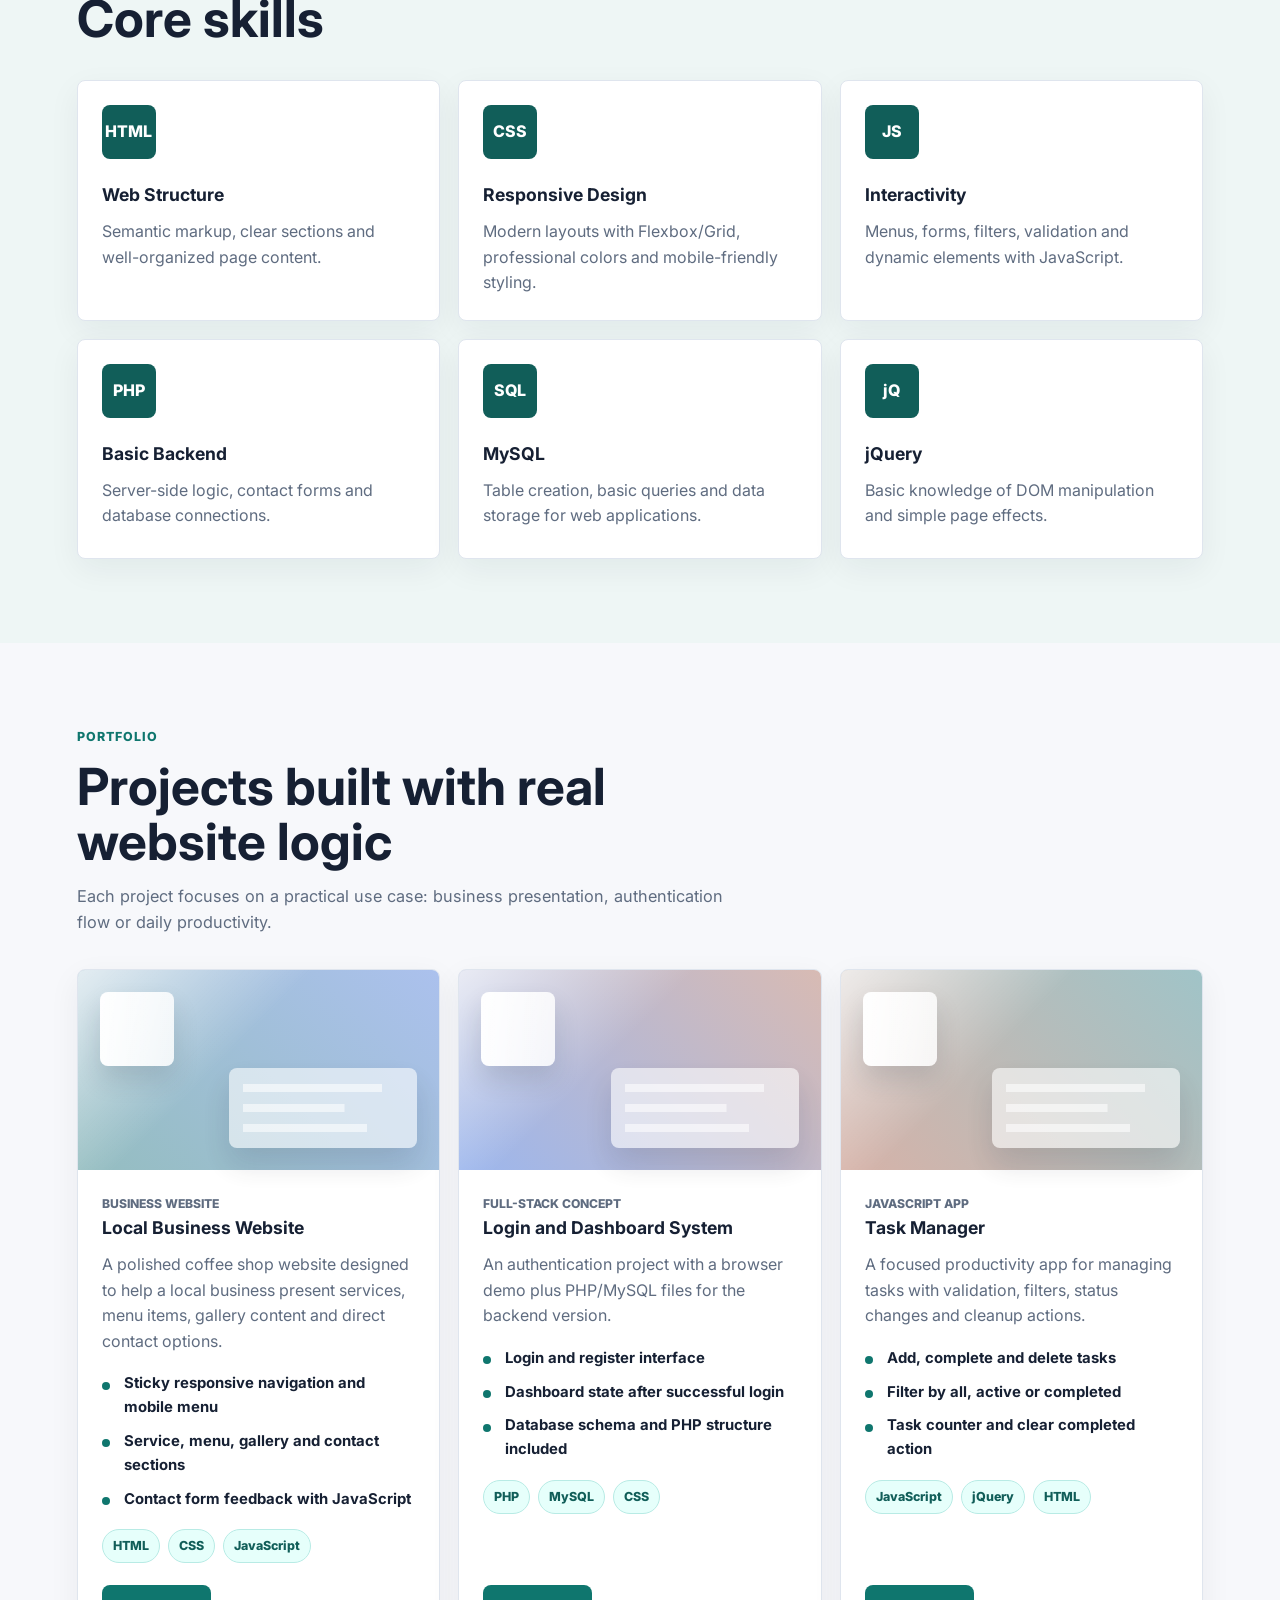
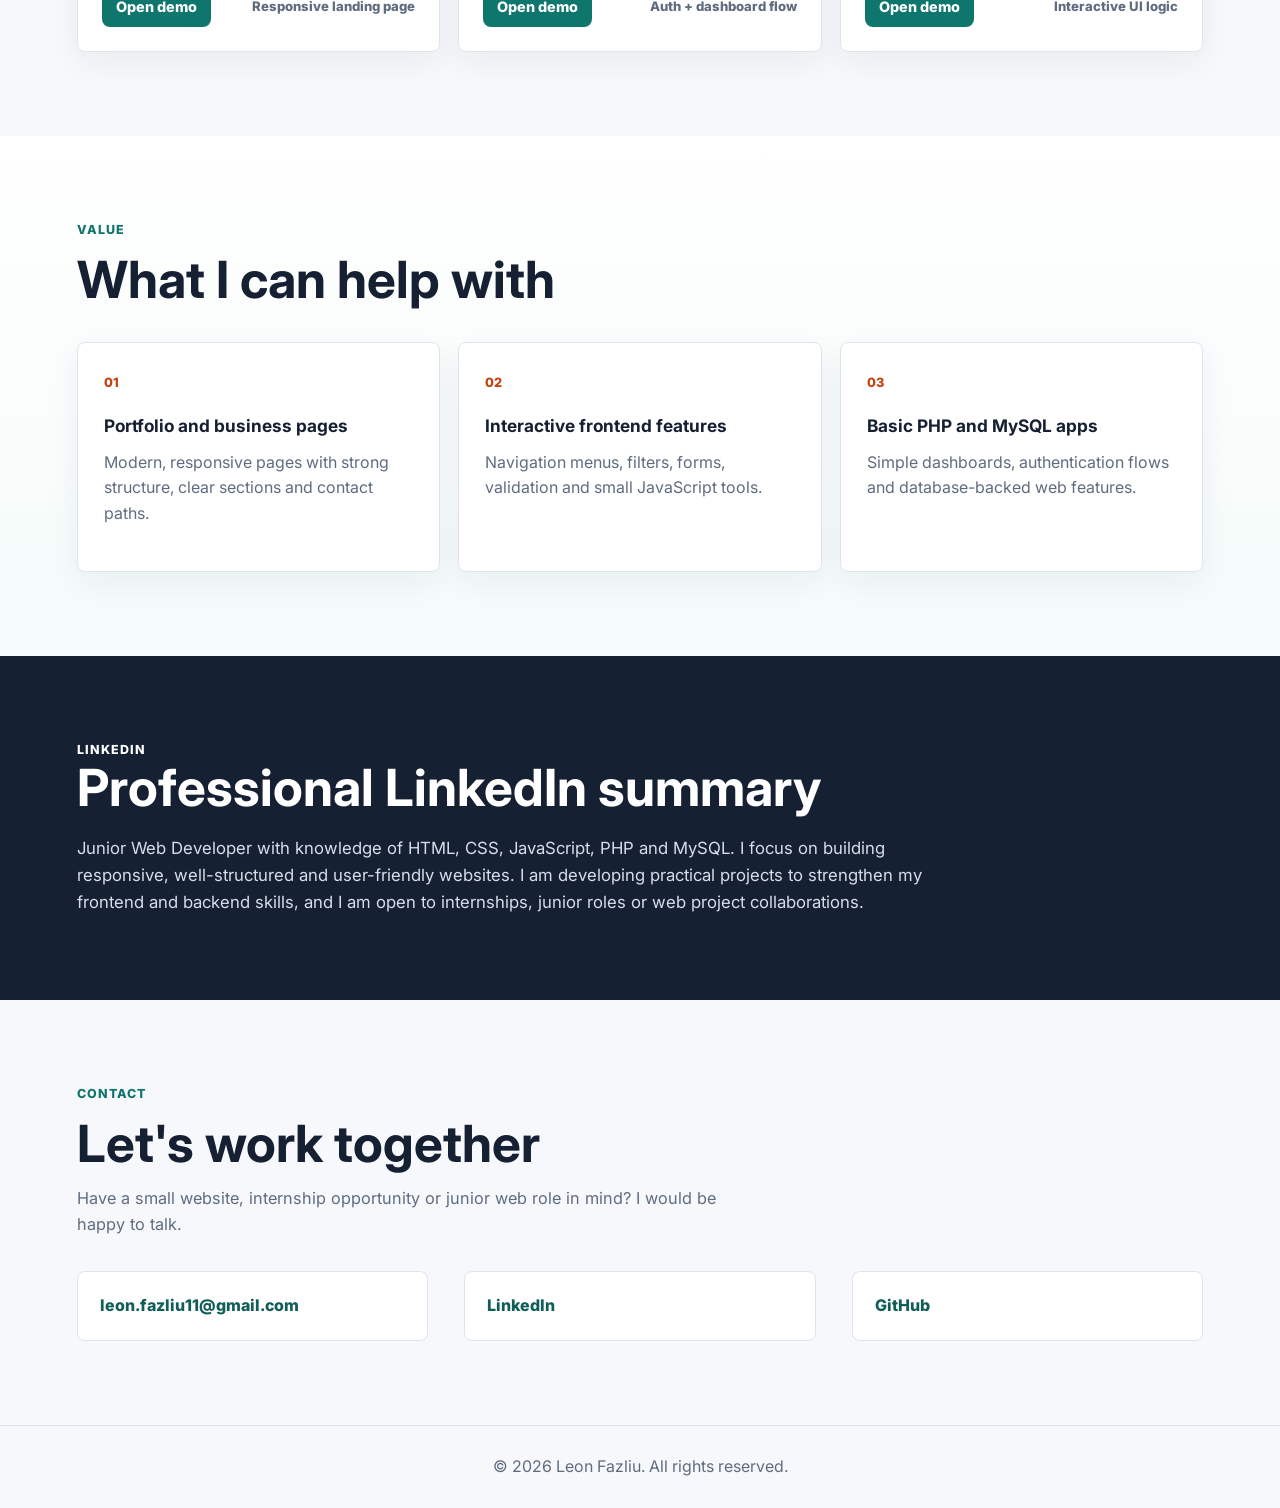
==== commit 44282d9d: "Improve portfolio projects section" ====
--- a/index.html
+++ b/index.html
@@ -3,8 +3,8 @@
 <head>
   <meta charset="UTF-8">
   <meta name="viewport" content="width=device-width, initial-scale=1.0">
-  <meta name="description" content="Professional portfolio for a junior web developer using HTML, CSS, JavaScript, PHP, MySQL and jQuery basics.">
-  <title>Portfolio | Web Developer</title>
+  <meta name="description" content="Portfolio of Leon Fazliu, a junior web developer building responsive websites and practical web applications with HTML, CSS, JavaScript, PHP and MySQL.">
+  <title>Leon Fazliu | Junior Web Developer</title>
   <link rel="preconnect" href="https://fonts.googleapis.com">
   <link rel="preconnect" href="https://fonts.gstatic.com" crossorigin>
   <link href="https://fonts.googleapis.com/css2?family=Inter:wght@400;500;600;700;800&display=swap" rel="stylesheet">
@@ -27,6 +27,7 @@
       <a href="#about">About</a>
       <a href="#skills">Skills</a>
       <a href="#projects">Projects</a>
+      <a href="#services">Services</a>
       <a href="#contact">Contact</a>
     </nav>
   </header>
@@ -35,15 +36,34 @@
     <section class="hero" id="home">
       <div class="hero-content">
         <p class="eyebrow">Junior Web Developer</p>
-        <h1>Hello, I am <span>Leon Fazliu</span>.<br>I build modern and functional websites.</h1>
+        <h1>Hello, I am <span>Leon Fazliu</span>.<br>I build clean websites that solve real needs.</h1>
         <p class="hero-text">
-          I have learned HTML, CSS, JavaScript, PHP, MySQL and the basics of jQuery. My goal is to build
-          clean, responsive and user-friendly websites by combining frontend design with backend logic.
+          I create responsive interfaces and practical web features with HTML, CSS, JavaScript, PHP and MySQL.
+          My focus is simple: clear structure, fast pages and user-friendly experiences that work on every screen.
         </p>
+        <div class="hero-badges" aria-label="Highlights">
+          <span>Responsive layouts</span>
+          <span>Frontend + backend basics</span>
+          <span>Open to junior roles</span>
+        </div>
         <div class="hero-actions">
           <a class="button primary" href="#projects">View projects</a>
           <a class="button secondary" href="#contact">Contact me</a>
         </div>
+        <dl class="hero-stats" aria-label="Portfolio stats">
+          <div>
+            <dt>6</dt>
+            <dd>Core technologies</dd>
+          </div>
+          <div>
+            <dt>3</dt>
+            <dd>Featured projects</dd>
+          </div>
+          <div>
+            <dt>100%</dt>
+            <dd>Responsive focus</dd>
+          </div>
+        </dl>
       </div>
 
       <div class="hero-panel" aria-label="Professional summary">
@@ -60,11 +80,15 @@
   learning: "jQuery",
   goal: "Build useful web apps"
 };</code></pre>
-        </div>
-      </div>
-    </section>
-
-    <section class="section about" id="about">
+          <div class="code-footer">
+            <span>Status</span>
+            <strong>Available for internships and junior work</strong>
+          </div>
+        </div>
+      </div>
+    </section>
+
+    <section class="section about reveal" id="about">
       <div class="section-heading">
         <p class="eyebrow">Profile</p>
         <h2>About me</h2>
@@ -80,6 +104,11 @@
             I am currently improving my skills in JavaScript, PHP and MySQL while building practical
             projects that demonstrate both frontend and backend knowledge.
           </p>
+          <div class="about-highlights">
+            <span>Clean HTML structure</span>
+            <span>Mobile-first CSS</span>
+            <span>Practical JavaScript</span>
+          </div>
         </div>
         <ul class="profile-list">
           <li><strong>Role:</strong> Junior Web Developer</li>
@@ -90,7 +119,7 @@
       </div>
     </section>
 
-    <section class="section skills" id="skills">
+    <section class="section skills reveal" id="skills">
       <div class="section-heading">
         <p class="eyebrow">Stack</p>
         <h2>Core skills</h2>
@@ -129,55 +158,107 @@
       </div>
     </section>
 
-    <section class="section projects" id="projects">
+    <section class="section projects reveal" id="projects">
       <div class="section-heading">
         <p class="eyebrow">Portfolio</p>
-        <h2>Featured projects</h2>
+        <h2>Projects built with real website logic</h2>
+        <p>Each project focuses on a practical use case: business presentation, authentication flow or daily productivity.</p>
       </div>
       <div class="projects-grid">
-        <article class="project-card">
+        <article class="project-card project-featured">
           <div class="project-media ecommerce"></div>
           <div class="project-body">
+            <p class="project-type">Business website</p>
             <h3>Local Business Website</h3>
-            <p>A responsive presentation website with services, gallery and contact sections.</p>
+            <p>A polished coffee shop website designed to help a local business present services, menu items, gallery content and direct contact options.</p>
+            <ul class="project-points">
+              <li>Sticky responsive navigation and mobile menu</li>
+              <li>Service, menu, gallery and contact sections</li>
+              <li>Contact form feedback with JavaScript</li>
+            </ul>
             <div class="tags">
               <span>HTML</span>
               <span>CSS</span>
               <span>JavaScript</span>
             </div>
-            <a class="project-link" href="projects/business-website/index.html">View project</a>
+            <div class="project-actions">
+              <a class="project-link" href="projects/business-website/index.html">Open demo</a>
+              <span>Responsive landing page</span>
+            </div>
           </div>
         </article>
         <article class="project-card">
           <div class="project-media dashboard"></div>
           <div class="project-body">
+            <p class="project-type">Full-stack concept</p>
             <h3>Login and Dashboard System</h3>
-            <p>A simple panel with login, user registration and data storage.</p>
+            <p>An authentication project with a browser demo plus PHP/MySQL files for the backend version.</p>
+            <ul class="project-points">
+              <li>Login and register interface</li>
+              <li>Dashboard state after successful login</li>
+              <li>Database schema and PHP structure included</li>
+            </ul>
             <div class="tags">
               <span>PHP</span>
               <span>MySQL</span>
               <span>CSS</span>
             </div>
-            <a class="project-link" href="projects/login-dashboard/demo.html">View project</a>
+            <div class="project-actions">
+              <a class="project-link" href="projects/login-dashboard/demo.html">Open demo</a>
+              <span>Auth + dashboard flow</span>
+            </div>
           </div>
         </article>
         <article class="project-card">
           <div class="project-media todo"></div>
           <div class="project-body">
+            <p class="project-type">JavaScript app</p>
             <h3>Task Manager</h3>
-            <p>A small interactive application for adding, deleting and managing tasks.</p>
+            <p>A focused productivity app for managing tasks with validation, filters, status changes and cleanup actions.</p>
+            <ul class="project-points">
+              <li>Add, complete and delete tasks</li>
+              <li>Filter by all, active or completed</li>
+              <li>Task counter and clear completed action</li>
+            </ul>
             <div class="tags">
               <span>JavaScript</span>
               <span>jQuery</span>
               <span>HTML</span>
             </div>
-            <a class="project-link" href="projects/task-manager/index.html">View project</a>
-          </div>
-        </article>
-      </div>
-    </section>
-
-    <section class="section linkedin">
+            <div class="project-actions">
+              <a class="project-link" href="projects/task-manager/index.html">Open demo</a>
+              <span>Interactive UI logic</span>
+            </div>
+          </div>
+        </article>
+      </div>
+    </section>
+
+    <section class="section services reveal" id="services">
+      <div class="section-heading">
+        <p class="eyebrow">Value</p>
+        <h2>What I can help with</h2>
+      </div>
+      <div class="services-grid">
+        <article>
+          <span>01</span>
+          <h3>Portfolio and business pages</h3>
+          <p>Modern, responsive pages with strong structure, clear sections and contact paths.</p>
+        </article>
+        <article>
+          <span>02</span>
+          <h3>Interactive frontend features</h3>
+          <p>Navigation menus, filters, forms, validation and small JavaScript tools.</p>
+        </article>
+        <article>
+          <span>03</span>
+          <h3>Basic PHP and MySQL apps</h3>
+          <p>Simple dashboards, authentication flows and database-backed web features.</p>
+        </article>
+      </div>
+    </section>
+
+    <section class="section linkedin reveal">
       <div class="linkedin-copy">
         <p class="eyebrow">LinkedIn</p>
         <h2>Professional LinkedIn summary</h2>
@@ -189,13 +270,14 @@
       </div>
     </section>
 
-    <section class="section contact" id="contact">
+    <section class="section contact reveal" id="contact">
       <div class="section-heading">
         <p class="eyebrow">Contact</p>
         <h2>Let's work together</h2>
+        <p>Have a small website, internship opportunity or junior web role in mind? I would be happy to talk.</p>
       </div>
       <div class="contact-grid">
-        <a href="mailto:email@example.com">leon.fazliu11@gmail.com</a>
+        <a href="mailto:leon.fazliu11@gmail.com">leon.fazliu11@gmail.com</a>
         <a href="https://www.linkedin.com/in/leon-fazliu-6796b4366" target="_blank" rel="noreferrer">LinkedIn</a>
         <a href="https://github.com/leon-fazliu" target="_blank" rel="noreferrer">GitHub</a>
       </div>
--- a/style.css
+++ b/style.css
@@ -8,6 +8,7 @@
   --primary-dark: #115e59;
   --accent: #c2410c;
   --blue: #2563eb;
+  --green-soft: #d9f4ef;
   --shadow: 0 18px 55px rgba(22, 32, 51, 0.12);
 }
 
@@ -25,6 +26,10 @@
   color: var(--ink);
   background: var(--bg);
   line-height: 1.6;
+}
+
+body.nav-open {
+  overflow: hidden;
 }
 
 a {
@@ -77,7 +82,8 @@
 }
 
 .site-nav a:hover,
-.site-nav a:focus-visible {
+.site-nav a:focus-visible,
+.site-nav a.is-active {
   color: var(--primary);
 }
 
@@ -145,6 +151,28 @@
   font-size: 1.08rem;
 }
 
+.hero-badges,
+.about-highlights {
+  display: flex;
+  flex-wrap: wrap;
+  gap: 10px;
+  margin-top: 24px;
+}
+
+.hero-badges span,
+.about-highlights span {
+  display: inline-flex;
+  align-items: center;
+  min-height: 34px;
+  padding: 0 12px;
+  color: var(--primary-dark);
+  background: rgba(255, 255, 255, 0.75);
+  border: 1px solid rgba(15, 118, 110, 0.18);
+  border-radius: 8px;
+  font-size: 0.86rem;
+  font-weight: 800;
+}
+
 .hero-actions {
   display: flex;
   flex-wrap: wrap;
@@ -165,12 +193,54 @@
 .button.primary {
   color: #ffffff;
   background: var(--primary);
+  box-shadow: 0 14px 28px rgba(15, 118, 110, 0.24);
 }
 
 .button.secondary {
   color: var(--ink);
   background: var(--surface);
   border: 1px solid var(--line);
+}
+
+.button,
+.project-link,
+.contact-grid a {
+  transition: transform 180ms ease, box-shadow 180ms ease, border-color 180ms ease, background 180ms ease;
+}
+
+.button:hover,
+.project-link:hover,
+.contact-grid a:hover {
+  transform: translateY(-2px);
+}
+
+.hero-stats {
+  display: grid;
+  grid-template-columns: repeat(3, minmax(0, 1fr));
+  gap: 12px;
+  max-width: 620px;
+  margin: 34px 0 0;
+}
+
+.hero-stats div {
+  padding: 16px;
+  background: rgba(255, 255, 255, 0.78);
+  border: 1px solid rgba(223, 229, 238, 0.9);
+  border-radius: 8px;
+}
+
+.hero-stats dt {
+  color: var(--ink);
+  font-size: 1.45rem;
+  font-weight: 800;
+  line-height: 1;
+}
+
+.hero-stats dd {
+  margin: 8px 0 0;
+  color: var(--muted);
+  font-size: 0.84rem;
+  font-weight: 700;
 }
 
 .hero-panel {
@@ -216,6 +286,30 @@
   line-height: 1.7;
 }
 
+.code-footer {
+  display: flex;
+  align-items: center;
+  justify-content: space-between;
+  gap: 16px;
+  padding: 16px 18px;
+  color: #d7dee9;
+  background: #0b1220;
+  border-top: 1px solid rgba(255, 255, 255, 0.08);
+}
+
+.code-footer span {
+  color: #9ca3af;
+  font-size: 0.78rem;
+  font-weight: 800;
+  text-transform: uppercase;
+}
+
+.code-footer strong {
+  color: #a7f3d0;
+  font-size: 0.88rem;
+  text-align: right;
+}
+
 .section {
   padding: 84px 6vw;
 }
@@ -228,6 +322,13 @@
 .section-heading h2,
 .linkedin-copy h2 {
   font-size: clamp(2rem, 4vw, 3.2rem);
+}
+
+.section-heading > p:not(.eyebrow) {
+  max-width: 680px;
+  margin: 14px 0 0;
+  color: var(--muted);
+  font-size: 1.02rem;
 }
 
 .about-grid,
@@ -244,6 +345,14 @@
   font-size: 1.02rem;
 }
 
+.about-highlights {
+  margin-top: 12px;
+}
+
+.about-highlights span {
+  background: var(--green-soft);
+}
+
 .profile-list {
   margin: 0;
   padding: 26px;
@@ -275,11 +384,20 @@
   border: 1px solid var(--line);
   border-radius: 8px;
   box-shadow: 0 10px 32px rgba(22, 32, 51, 0.06);
+  transition: transform 180ms ease, box-shadow 180ms ease, border-color 180ms ease;
 }
 
 .skill-card {
   min-height: 220px;
   padding: 24px;
+}
+
+.skill-card:hover,
+.project-card:hover,
+.services-grid article:hover {
+  transform: translateY(-4px);
+  border-color: rgba(15, 118, 110, 0.34);
+  box-shadow: 0 18px 42px rgba(22, 32, 51, 0.1);
 }
 
 .skill-icon {
@@ -309,16 +427,50 @@
 
 .project-card {
   overflow: hidden;
+  display: flex;
+  flex-direction: column;
 }
 
 .project-media {
-  min-height: 180px;
+  position: relative;
+  min-height: 200px;
   background-color: #dfe5ee;
   background-image:
     linear-gradient(135deg, rgba(255, 255, 255, 0.72), transparent 42%),
     linear-gradient(45deg, rgba(15, 118, 110, 0.36), rgba(37, 99, 235, 0.28));
 }
 
+.project-media::after {
+  position: absolute;
+  right: 22px;
+  bottom: 22px;
+  width: 52%;
+  height: 40%;
+  content: "";
+  background:
+    linear-gradient(#ffffff, #ffffff) 14px 16px / 74% 8px no-repeat,
+    linear-gradient(#ffffff, #ffffff) 14px 36px / 54% 8px no-repeat,
+    linear-gradient(#ffffff, #ffffff) 14px 56px / 66% 8px no-repeat,
+    rgba(255, 255, 255, 0.72);
+  opacity: 0.82;
+  border-radius: 8px;
+  box-shadow: 0 16px 30px rgba(22, 32, 51, 0.16);
+}
+
+.project-media::before {
+  position: absolute;
+  top: 22px;
+  left: 22px;
+  width: 74px;
+  height: 74px;
+  content: "";
+  background:
+    linear-gradient(90deg, rgba(255, 255, 255, 0.92), rgba(255, 255, 255, 0.58)),
+    rgba(255, 255, 255, 0.6);
+  border-radius: 8px;
+  box-shadow: 0 14px 26px rgba(22, 32, 51, 0.14);
+}
+
 .project-media.dashboard {
   background-image:
     linear-gradient(135deg, rgba(255, 255, 255, 0.72), transparent 42%),
@@ -332,14 +484,25 @@
 }
 
 .project-body {
+  display: flex;
+  flex: 1;
+  flex-direction: column;
   padding: 24px;
+}
+
+.project-type {
+  margin: 0 0 10px;
+  color: var(--accent);
+  font-size: 0.76rem;
+  font-weight: 800;
+  text-transform: uppercase;
 }
 
 .tags {
   display: flex;
   flex-wrap: wrap;
   gap: 8px;
-  margin-top: 20px;
+  margin-top: 18px;
 }
 
 .tags span {
@@ -357,13 +520,92 @@
   align-items: center;
   justify-content: center;
   min-height: 42px;
-  margin-top: 20px;
   padding: 0 14px;
   color: #ffffff;
   background: var(--primary);
   border-radius: 8px;
   font-size: 0.9rem;
   font-weight: 800;
+}
+
+.project-points {
+  display: grid;
+  gap: 10px;
+  margin: 18px 0 0;
+  padding: 0;
+  color: var(--ink);
+  list-style: none;
+  font-size: 0.93rem;
+  font-weight: 700;
+}
+
+.project-points li {
+  position: relative;
+  padding-left: 22px;
+}
+
+.project-points li::before {
+  position: absolute;
+  top: 0.62em;
+  left: 0;
+  width: 8px;
+  height: 8px;
+  content: "";
+  background: var(--primary);
+  border-radius: 50%;
+}
+
+.project-actions {
+  display: flex;
+  align-items: center;
+  justify-content: space-between;
+  gap: 14px;
+  margin-top: auto;
+  padding-top: 22px;
+}
+
+.project-actions span {
+  color: var(--muted);
+  font-size: 0.82rem;
+  font-weight: 800;
+  text-align: right;
+}
+
+.services {
+  background:
+    linear-gradient(180deg, #ffffff, #f4fbfa);
+}
+
+.services-grid {
+  display: grid;
+  grid-template-columns: repeat(3, minmax(0, 1fr));
+  gap: 18px;
+}
+
+.services-grid article {
+  min-height: 230px;
+  padding: 26px;
+  background: var(--surface);
+  border: 1px solid var(--line);
+  border-radius: 8px;
+  box-shadow: 0 10px 32px rgba(22, 32, 51, 0.06);
+  transition: transform 180ms ease, box-shadow 180ms ease, border-color 180ms ease;
+}
+
+.services-grid span {
+  color: var(--accent);
+  font-size: 0.8rem;
+  font-weight: 800;
+}
+
+.services-grid h3 {
+  margin: 18px 0 10px;
+  font-size: 1.08rem;
+}
+
+.services-grid p {
+  margin: 0;
+  color: var(--muted);
 }
 
 .linkedin {
@@ -403,6 +645,11 @@
   word-break: break-word;
 }
 
+.contact-grid a:hover {
+  border-color: rgba(15, 118, 110, 0.38);
+  box-shadow: 0 14px 32px rgba(22, 32, 51, 0.08);
+}
+
 .site-footer {
   padding: 28px 6vw;
   color: var(--muted);
@@ -412,6 +659,17 @@
 
 .site-footer p {
   margin: 0;
+}
+
+.reveal {
+  opacity: 0;
+  transform: translateY(22px);
+  transition: opacity 520ms ease, transform 520ms ease;
+}
+
+.reveal.is-visible {
+  opacity: 1;
+  transform: translateY(0);
 }
 
 @media (max-width: 900px) {
@@ -441,6 +699,13 @@
 
   .site-nav a {
     padding: 14px;
+    border-radius: 8px;
+  }
+
+  .site-nav a:hover,
+  .site-nav a:focus-visible,
+  .site-nav a.is-active {
+    background: #eef6f5;
   }
 
   .hero,
@@ -454,7 +719,8 @@
   }
 
   .skills-grid,
-  .projects-grid {
+  .projects-grid,
+  .services-grid {
     grid-template-columns: repeat(2, minmax(0, 1fr));
   }
 }
@@ -475,7 +741,9 @@
   }
 
   .skills-grid,
-  .projects-grid {
+  .projects-grid,
+  .services-grid,
+  .hero-stats {
     grid-template-columns: 1fr;
   }
 
@@ -484,6 +752,19 @@
   }
 
   .button {
+    width: 100%;
+  }
+
+  .project-actions {
+    align-items: stretch;
+    flex-direction: column;
+  }
+
+  .project-actions span {
+    text-align: left;
+  }
+
+  .project-link {
     width: 100%;
   }
 
@@ -491,4 +772,34 @@
     padding: 20px;
     font-size: 0.82rem;
   }
-}
+
+  .code-footer,
+  .contact-grid a {
+    align-items: flex-start;
+    flex-direction: column;
+    justify-content: center;
+  }
+
+  .code-footer strong {
+    text-align: left;
+  }
+}
+
+@media (prefers-reduced-motion: reduce) {
+  html {
+    scroll-behavior: auto;
+  }
+
+  *,
+  *::before,
+  *::after {
+    transition-duration: 0.01ms !important;
+    animation-duration: 0.01ms !important;
+    animation-iteration-count: 1 !important;
+  }
+
+  .reveal {
+    opacity: 1;
+    transform: none;
+  }
+}
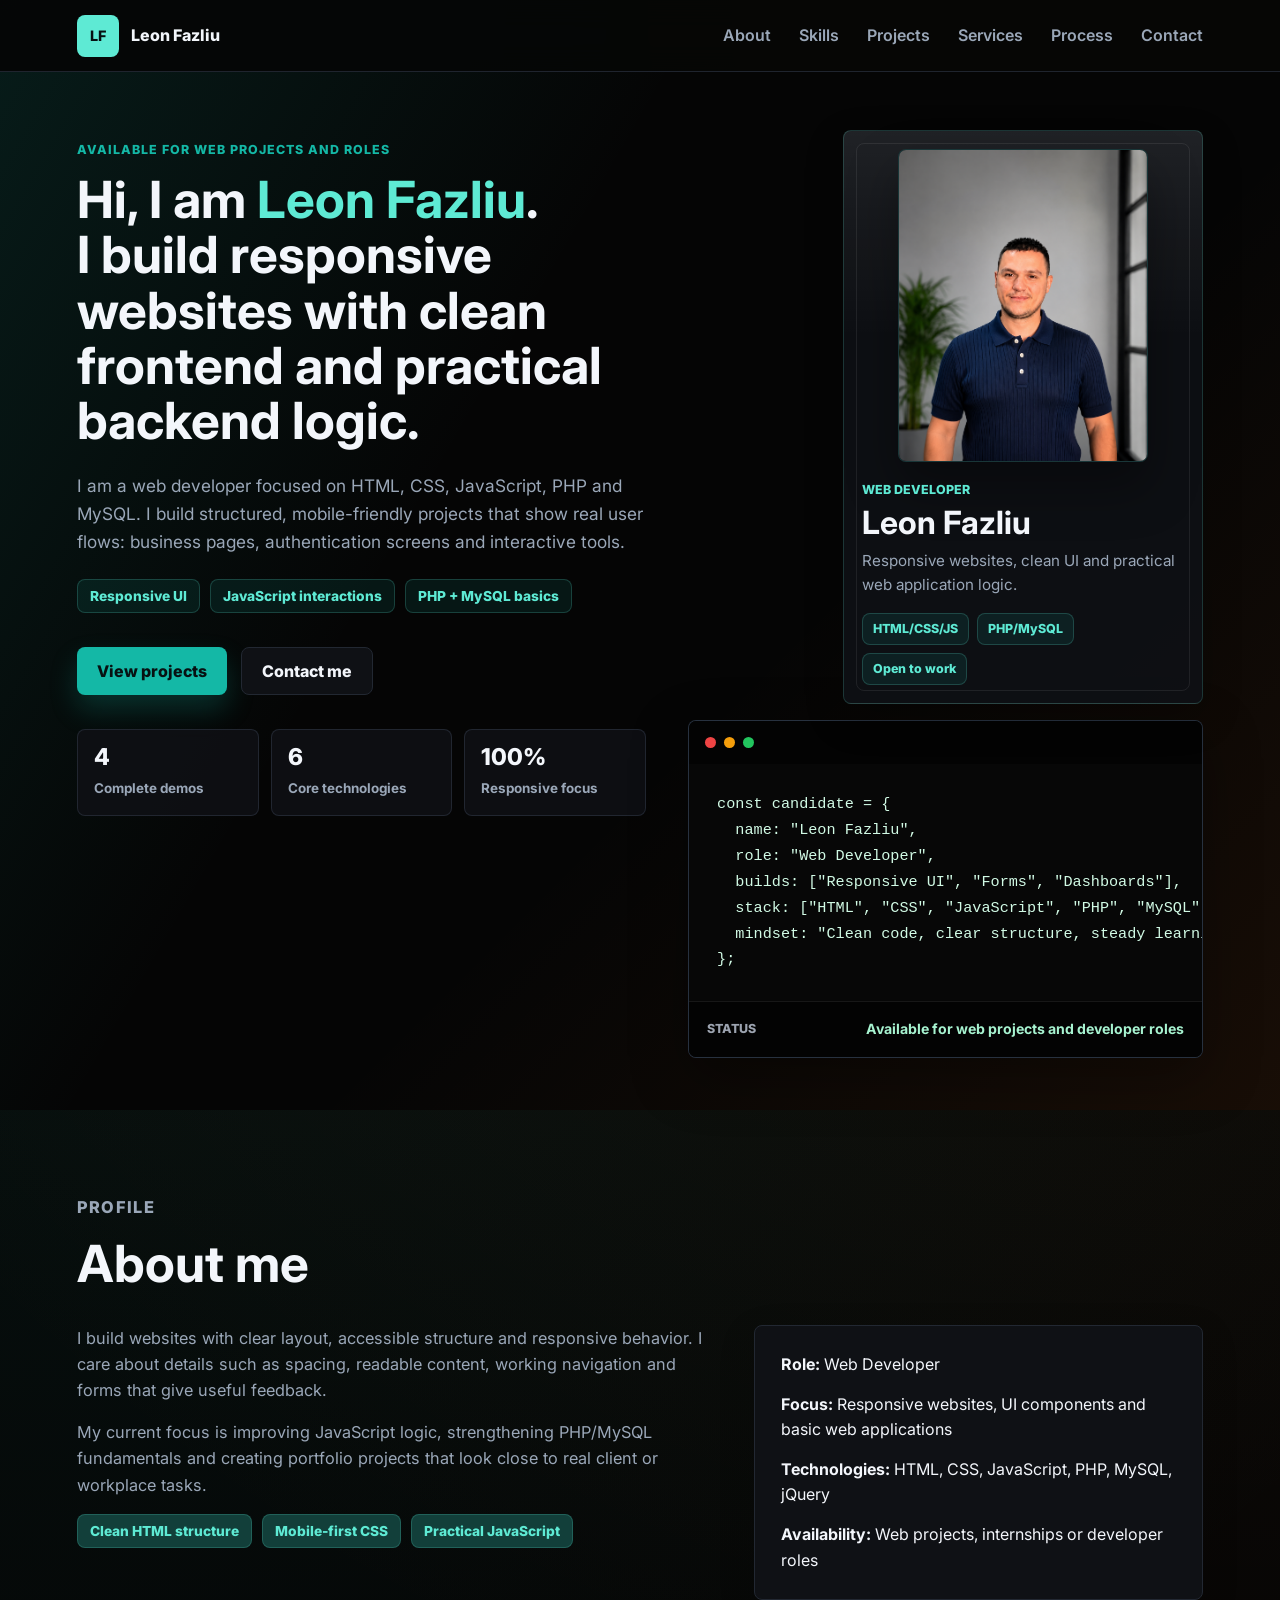
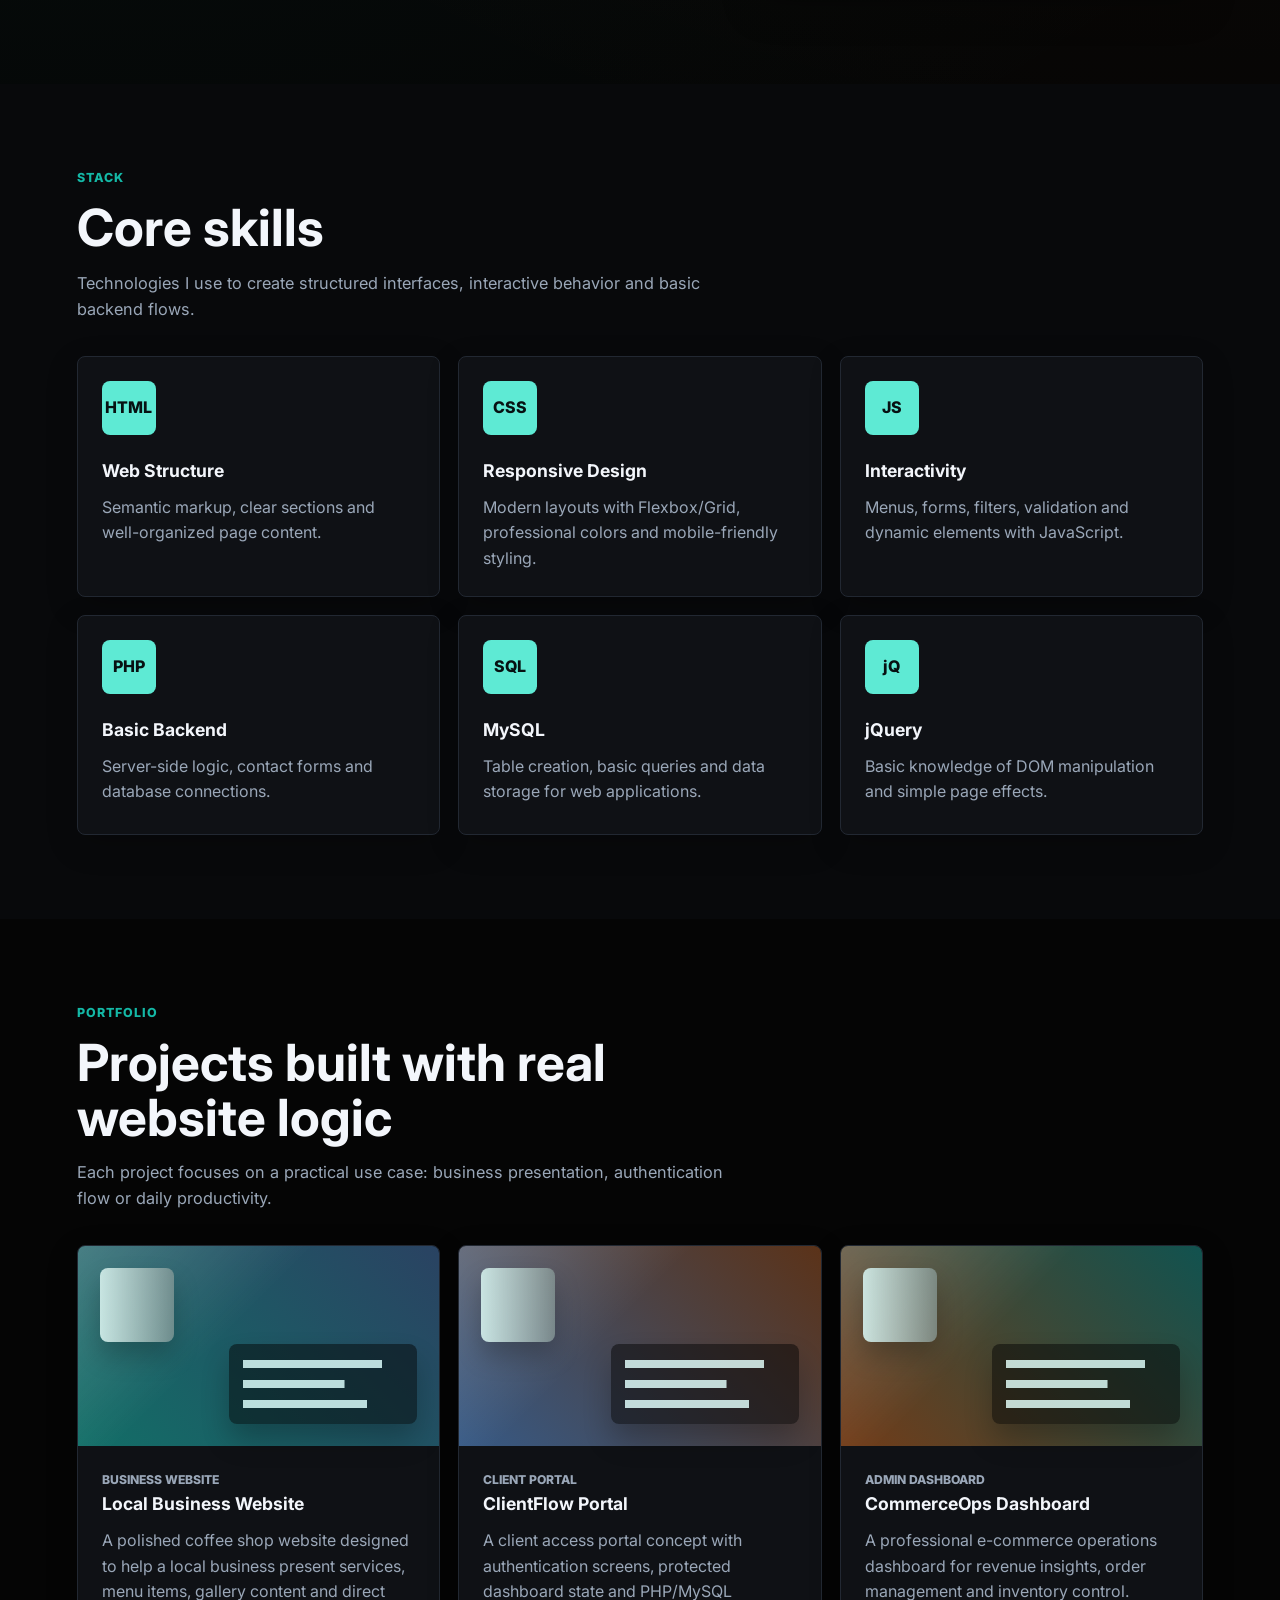
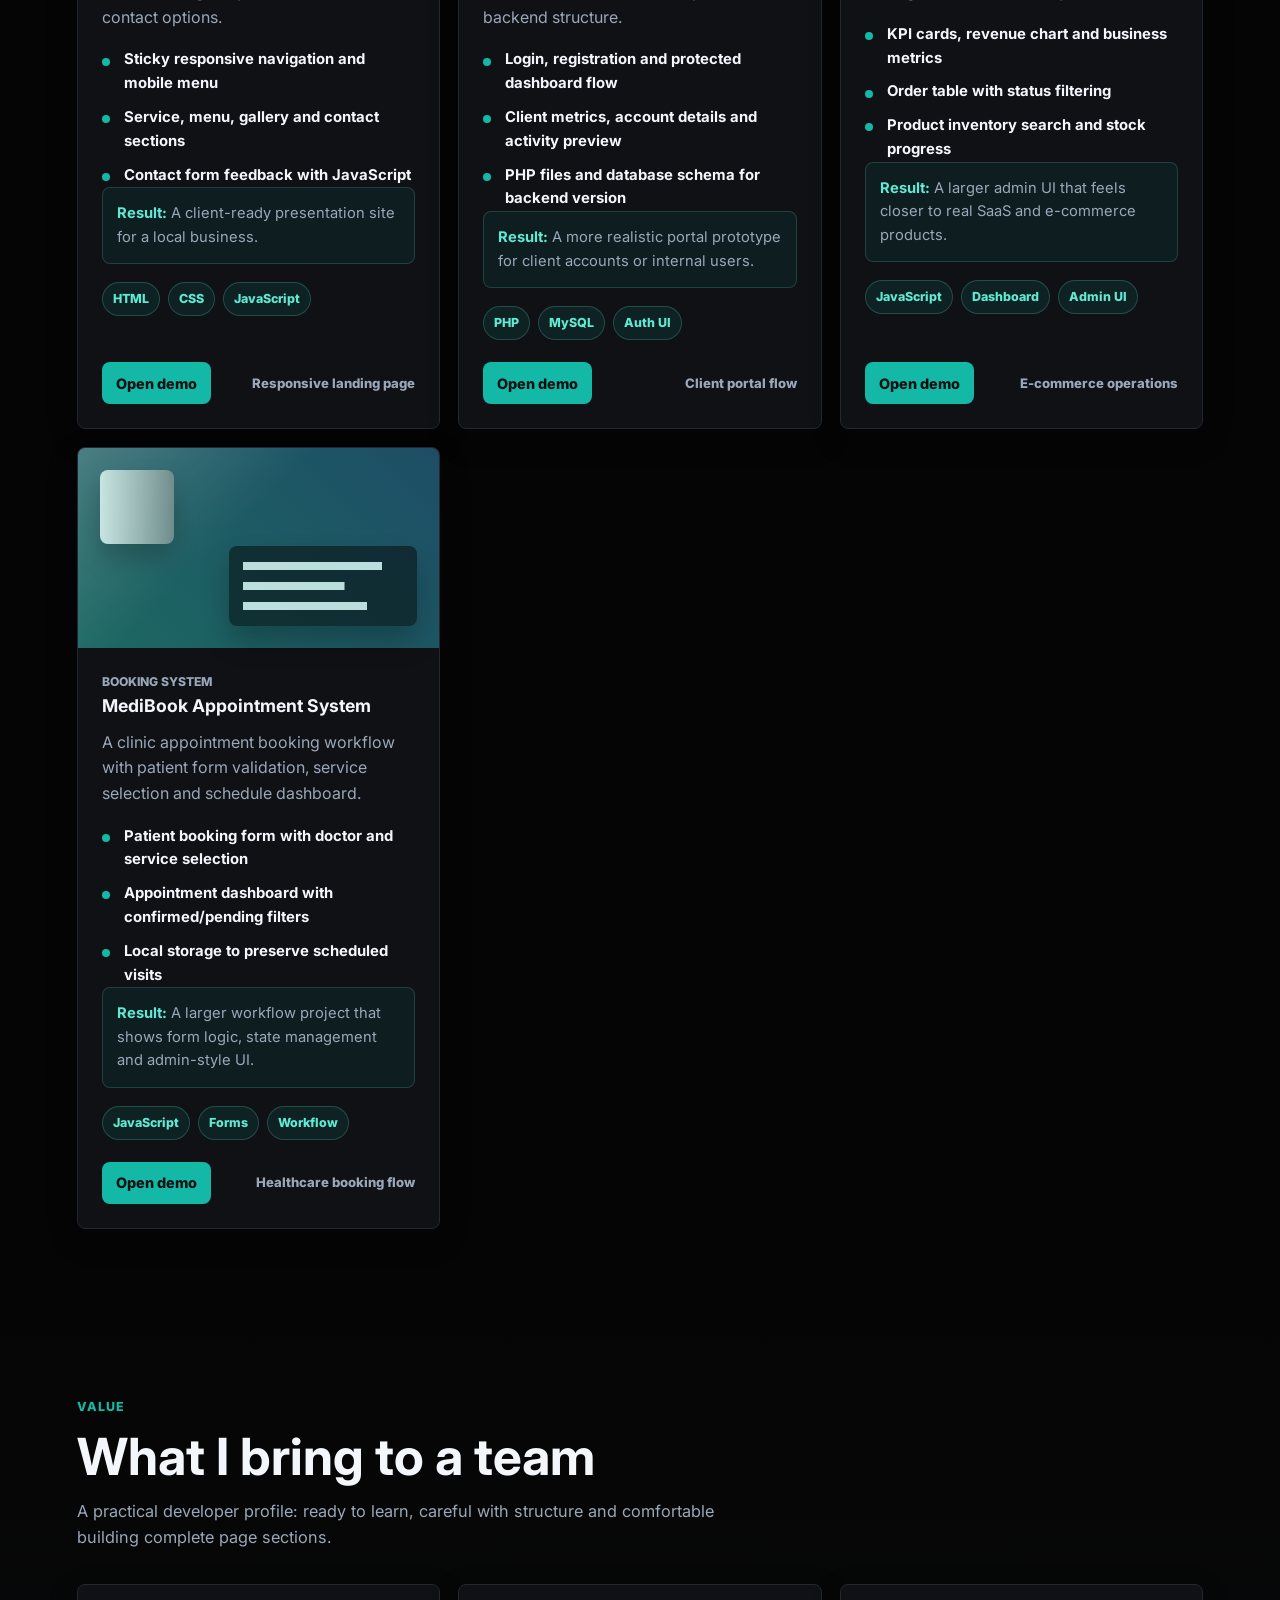
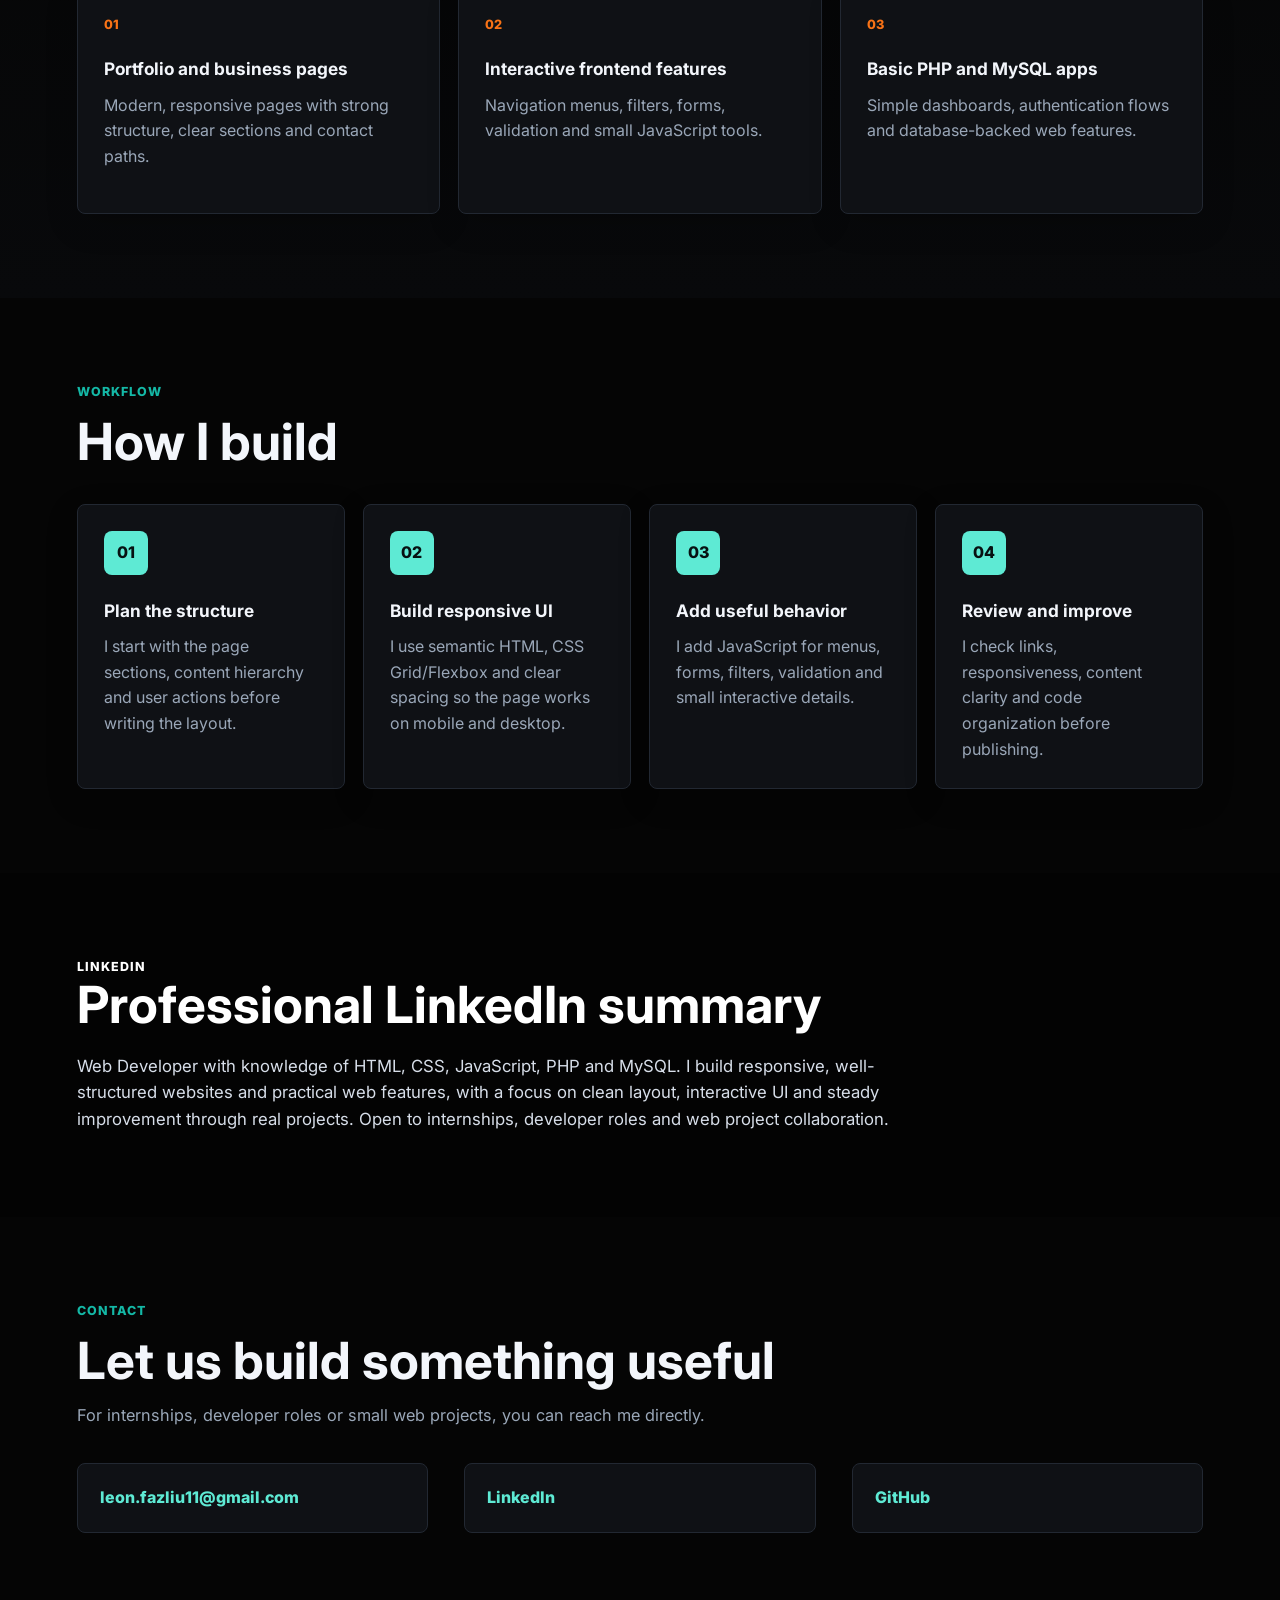
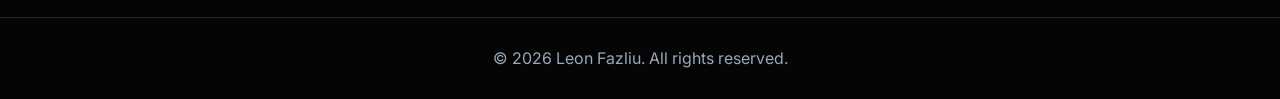
==== commit de0a6ad0: "Upgrade portfolio with professional design and projects" ====
--- a/index.html
+++ b/index.html
@@ -3,8 +3,8 @@
 <head>
   <meta charset="UTF-8">
   <meta name="viewport" content="width=device-width, initial-scale=1.0">
-  <meta name="description" content="Portfolio of Leon Fazliu, a junior web developer building responsive websites and practical web applications with HTML, CSS, JavaScript, PHP and MySQL.">
-  <title>Leon Fazliu | Junior Web Developer</title>
+  <meta name="description" content="Portfolio of Leon Fazliu, a web developer building responsive websites and practical web applications with HTML, CSS, JavaScript, PHP and MySQL.">
+  <title>Leon Fazliu | Web Developer</title>
   <link rel="preconnect" href="https://fonts.googleapis.com">
   <link rel="preconnect" href="https://fonts.gstatic.com" crossorigin>
   <link href="https://fonts.googleapis.com/css2?family=Inter:wght@400;500;600;700;800&display=swap" rel="stylesheet">
@@ -13,8 +13,8 @@
 <body>
   <header class="site-header">
     <a class="brand" href="#home" aria-label="Home">
-      <span class="brand-mark">WD</span>
-      <span class="brand-text">Web Developer</span>
+      <span class="brand-mark">LF</span>
+      <span class="brand-text">Leon Fazliu</span>
     </a>
 
     <button class="nav-toggle" type="button" aria-label="Open menu" aria-expanded="false">
@@ -28,6 +28,7 @@
       <a href="#skills">Skills</a>
       <a href="#projects">Projects</a>
       <a href="#services">Services</a>
+      <a href="#process">Process</a>
       <a href="#contact">Contact</a>
     </nav>
   </header>
@@ -35,16 +36,16 @@
   <main>
     <section class="hero" id="home">
       <div class="hero-content">
-        <p class="eyebrow">Junior Web Developer</p>
-        <h1>Hello, I am <span>Leon Fazliu</span>.<br>I build clean websites that solve real needs.</h1>
+        <p class="eyebrow">Available for web projects and roles</p>
+        <h1>Hi, I am <span>Leon Fazliu</span>.<br>I build responsive websites with clean frontend and practical backend logic.</h1>
         <p class="hero-text">
-          I create responsive interfaces and practical web features with HTML, CSS, JavaScript, PHP and MySQL.
-          My focus is simple: clear structure, fast pages and user-friendly experiences that work on every screen.
+          I am a web developer focused on HTML, CSS, JavaScript, PHP and MySQL. I build structured,
+          mobile-friendly projects that show real user flows: business pages, authentication screens and interactive tools.
         </p>
         <div class="hero-badges" aria-label="Highlights">
-          <span>Responsive layouts</span>
-          <span>Frontend + backend basics</span>
-          <span>Open to junior roles</span>
+          <span>Responsive UI</span>
+          <span>JavaScript interactions</span>
+          <span>PHP + MySQL basics</span>
         </div>
         <div class="hero-actions">
           <a class="button primary" href="#projects">View projects</a>
@@ -52,12 +53,12 @@
         </div>
         <dl class="hero-stats" aria-label="Portfolio stats">
           <div>
+            <dt>4</dt>
+            <dd>Complete demos</dd>
+          </div>
+          <div>
             <dt>6</dt>
             <dd>Core technologies</dd>
-          </div>
-          <div>
-            <dt>3</dt>
-            <dd>Featured projects</dd>
           </div>
           <div>
             <dt>100%</dt>
@@ -67,22 +68,38 @@
       </div>
 
       <div class="hero-panel" aria-label="Professional summary">
+        <div class="profile-card">
+          <div class="profile-photo-wrap">
+            <img id="profilePhoto" src="assets/profile-leon.png" alt="Leon Fazliu portrait">
+            <span class="profile-fallback" id="profileFallback">LF</span>
+          </div>
+          <div>
+            <p class="profile-kicker">Web Developer</p>
+            <h2>Leon Fazliu</h2>
+            <p>Responsive websites, clean UI and practical web application logic.</p>
+            <div class="profile-meta" aria-label="Profile highlights">
+              <span>HTML/CSS/JS</span>
+              <span>PHP/MySQL</span>
+              <span>Open to work</span>
+            </div>
+          </div>
+        </div>
         <div class="code-card">
           <div class="window-dots" aria-hidden="true">
             <span></span>
             <span></span>
             <span></span>
           </div>
-          <pre><code>const developer = {
-  focus: "Web Development",
-  frontend: ["HTML", "CSS", "JavaScript"],
-  backend: ["PHP", "MySQL"],
-  learning: "jQuery",
-  goal: "Build useful web apps"
+          <pre><code>const candidate = {
+  name: "Leon Fazliu",
+  role: "Web Developer",
+  builds: ["Responsive UI", "Forms", "Dashboards"],
+  stack: ["HTML", "CSS", "JavaScript", "PHP", "MySQL"],
+  mindset: "Clean code, clear structure, steady learning"
 };</code></pre>
           <div class="code-footer">
             <span>Status</span>
-            <strong>Available for internships and junior work</strong>
+            <strong>Available for web projects and developer roles</strong>
           </div>
         </div>
       </div>
@@ -96,13 +113,12 @@
       <div class="about-grid">
         <div>
           <p>
-            I am a junior web developer focused on creating websites with clear structure,
-            responsive design and practical functionality. I enjoy turning an initial idea into
-            a usable web solution with the core technologies of the web.
+            I build websites with clear layout, accessible structure and responsive behavior. I care about details
+            such as spacing, readable content, working navigation and forms that give useful feedback.
           </p>
           <p>
-            I am currently improving my skills in JavaScript, PHP and MySQL while building practical
-            projects that demonstrate both frontend and backend knowledge.
+            My current focus is improving JavaScript logic, strengthening PHP/MySQL fundamentals and creating
+            portfolio projects that look close to real client or workplace tasks.
           </p>
           <div class="about-highlights">
             <span>Clean HTML structure</span>
@@ -111,10 +127,10 @@
           </div>
         </div>
         <ul class="profile-list">
-          <li><strong>Role:</strong> Junior Web Developer</li>
-          <li><strong>Focus:</strong> Responsive websites and basic web applications</li>
+          <li><strong>Role:</strong> Web Developer</li>
+          <li><strong>Focus:</strong> Responsive websites, UI components and basic web applications</li>
           <li><strong>Technologies:</strong> HTML, CSS, JavaScript, PHP, MySQL, jQuery</li>
-          <li><strong>Availability:</strong> Internship, junior roles or freelance projects</li>
+          <li><strong>Availability:</strong> Web projects, internships or developer roles</li>
         </ul>
       </div>
     </section>
@@ -123,6 +139,7 @@
       <div class="section-heading">
         <p class="eyebrow">Stack</p>
         <h2>Core skills</h2>
+        <p>Technologies I use to create structured interfaces, interactive behavior and basic backend flows.</p>
       </div>
       <div class="skills-grid">
         <article class="skill-card">
@@ -176,6 +193,7 @@
               <li>Service, menu, gallery and contact sections</li>
               <li>Contact form feedback with JavaScript</li>
             </ul>
+            <p class="project-result"><strong>Result:</strong> A client-ready presentation site for a local business.</p>
             <div class="tags">
               <span>HTML</span>
               <span>CSS</span>
@@ -190,44 +208,69 @@
         <article class="project-card">
           <div class="project-media dashboard"></div>
           <div class="project-body">
-            <p class="project-type">Full-stack concept</p>
-            <h3>Login and Dashboard System</h3>
-            <p>An authentication project with a browser demo plus PHP/MySQL files for the backend version.</p>
+            <p class="project-type">Client portal</p>
+            <h3>ClientFlow Portal</h3>
+            <p>A client access portal concept with authentication screens, protected dashboard state and PHP/MySQL backend structure.</p>
             <ul class="project-points">
-              <li>Login and register interface</li>
-              <li>Dashboard state after successful login</li>
-              <li>Database schema and PHP structure included</li>
+              <li>Login, registration and protected dashboard flow</li>
+              <li>Client metrics, account details and activity preview</li>
+              <li>PHP files and database schema for backend version</li>
             </ul>
+            <p class="project-result"><strong>Result:</strong> A more realistic portal prototype for client accounts or internal users.</p>
             <div class="tags">
               <span>PHP</span>
               <span>MySQL</span>
-              <span>CSS</span>
+              <span>Auth UI</span>
             </div>
             <div class="project-actions">
               <a class="project-link" href="projects/login-dashboard/demo.html">Open demo</a>
-              <span>Auth + dashboard flow</span>
+              <span>Client portal flow</span>
             </div>
           </div>
         </article>
         <article class="project-card">
           <div class="project-media todo"></div>
           <div class="project-body">
-            <p class="project-type">JavaScript app</p>
-            <h3>Task Manager</h3>
-            <p>A focused productivity app for managing tasks with validation, filters, status changes and cleanup actions.</p>
+            <p class="project-type">Admin dashboard</p>
+            <h3>CommerceOps Dashboard</h3>
+            <p>A professional e-commerce operations dashboard for revenue insights, order management and inventory control.</p>
             <ul class="project-points">
-              <li>Add, complete and delete tasks</li>
-              <li>Filter by all, active or completed</li>
-              <li>Task counter and clear completed action</li>
+              <li>KPI cards, revenue chart and business metrics</li>
+              <li>Order table with status filtering</li>
+              <li>Product inventory search and stock progress</li>
             </ul>
+            <p class="project-result"><strong>Result:</strong> A larger admin UI that feels closer to real SaaS and e-commerce products.</p>
             <div class="tags">
               <span>JavaScript</span>
-              <span>jQuery</span>
-              <span>HTML</span>
+              <span>Dashboard</span>
+              <span>Admin UI</span>
             </div>
             <div class="project-actions">
-              <a class="project-link" href="projects/task-manager/index.html">Open demo</a>
-              <span>Interactive UI logic</span>
+              <a class="project-link" href="projects/commerce-dashboard/index.html">Open demo</a>
+              <span>E-commerce operations</span>
+            </div>
+          </div>
+        </article>
+        <article class="project-card">
+          <div class="project-media booking"></div>
+          <div class="project-body">
+            <p class="project-type">Booking system</p>
+            <h3>MediBook Appointment System</h3>
+            <p>A clinic appointment booking workflow with patient form validation, service selection and schedule dashboard.</p>
+            <ul class="project-points">
+              <li>Patient booking form with doctor and service selection</li>
+              <li>Appointment dashboard with confirmed/pending filters</li>
+              <li>Local storage to preserve scheduled visits</li>
+            </ul>
+            <p class="project-result"><strong>Result:</strong> A larger workflow project that shows form logic, state management and admin-style UI.</p>
+            <div class="tags">
+              <span>JavaScript</span>
+              <span>Forms</span>
+              <span>Workflow</span>
+            </div>
+            <div class="project-actions">
+              <a class="project-link" href="projects/appointment-booking/index.html">Open demo</a>
+              <span>Healthcare booking flow</span>
             </div>
           </div>
         </article>
@@ -237,7 +280,8 @@
     <section class="section services reveal" id="services">
       <div class="section-heading">
         <p class="eyebrow">Value</p>
-        <h2>What I can help with</h2>
+        <h2>What I bring to a team</h2>
+        <p>A practical developer profile: ready to learn, careful with structure and comfortable building complete page sections.</p>
       </div>
       <div class="services-grid">
         <article>
@@ -254,6 +298,35 @@
           <span>03</span>
           <h3>Basic PHP and MySQL apps</h3>
           <p>Simple dashboards, authentication flows and database-backed web features.</p>
+        </article>
+      </div>
+    </section>
+
+    <section class="section process reveal" id="process">
+      <div class="section-heading">
+        <p class="eyebrow">Workflow</p>
+        <h2>How I build</h2>
+      </div>
+      <div class="process-grid">
+        <article>
+          <span>01</span>
+          <h3>Plan the structure</h3>
+          <p>I start with the page sections, content hierarchy and user actions before writing the layout.</p>
+        </article>
+        <article>
+          <span>02</span>
+          <h3>Build responsive UI</h3>
+          <p>I use semantic HTML, CSS Grid/Flexbox and clear spacing so the page works on mobile and desktop.</p>
+        </article>
+        <article>
+          <span>03</span>
+          <h3>Add useful behavior</h3>
+          <p>I add JavaScript for menus, forms, filters, validation and small interactive details.</p>
+        </article>
+        <article>
+          <span>04</span>
+          <h3>Review and improve</h3>
+          <p>I check links, responsiveness, content clarity and code organization before publishing.</p>
         </article>
       </div>
     </section>
@@ -263,9 +336,9 @@
         <p class="eyebrow">LinkedIn</p>
         <h2>Professional LinkedIn summary</h2>
         <p>
-          Junior Web Developer with knowledge of HTML, CSS, JavaScript, PHP and MySQL. I focus on building
-          responsive, well-structured and user-friendly websites. I am developing practical projects to strengthen
-          my frontend and backend skills, and I am open to internships, junior roles or web project collaborations.
+          Web Developer with knowledge of HTML, CSS, JavaScript, PHP and MySQL. I build responsive,
+          well-structured websites and practical web features, with a focus on clean layout, interactive UI and
+          steady improvement through real projects. Open to internships, developer roles and web project collaboration.
         </p>
       </div>
     </section>
@@ -273,8 +346,8 @@
     <section class="section contact reveal" id="contact">
       <div class="section-heading">
         <p class="eyebrow">Contact</p>
-        <h2>Let's work together</h2>
-        <p>Have a small website, internship opportunity or junior web role in mind? I would be happy to talk.</p>
+        <h2>Let us build something useful</h2>
+        <p>For internships, developer roles or small web projects, you can reach me directly.</p>
       </div>
       <div class="contact-grid">
         <a href="mailto:leon.fazliu11@gmail.com">leon.fazliu11@gmail.com</a>
--- a/style.css
+++ b/style.css
@@ -1,15 +1,15 @@
 :root {
-  --bg: #f7f8fb;
-  --surface: #ffffff;
-  --ink: #162033;
-  --muted: #5f6c80;
-  --line: #dfe5ee;
-  --primary: #0f766e;
-  --primary-dark: #115e59;
-  --accent: #c2410c;
-  --blue: #2563eb;
-  --green-soft: #d9f4ef;
-  --shadow: 0 18px 55px rgba(22, 32, 51, 0.12);
+  --bg: #050505;
+  --surface: #0f1115;
+  --ink: #f3f6fb;
+  --muted: #9aa7b8;
+  --line: #222832;
+  --primary: #14b8a6;
+  --primary-dark: #5eead4;
+  --accent: #f97316;
+  --blue: #60a5fa;
+  --green-soft: #123f3a;
+  --shadow: 0 18px 55px rgba(0, 0, 0, 0.34);
 }
 
 * {
@@ -24,7 +24,10 @@
   margin: 0;
   font-family: "Inter", Arial, sans-serif;
   color: var(--ink);
-  background: var(--bg);
+  background:
+    radial-gradient(circle at top left, rgba(20, 184, 166, 0.12), transparent 30%),
+    radial-gradient(circle at top right, rgba(249, 115, 22, 0.09), transparent 28%),
+    var(--bg);
   line-height: 1.6;
 }
 
@@ -46,8 +49,8 @@
   justify-content: space-between;
   min-height: 72px;
   padding: 0 6vw;
-  background: rgba(247, 248, 251, 0.92);
-  border-bottom: 1px solid rgba(223, 229, 238, 0.8);
+  background: rgba(5, 5, 5, 0.9);
+  border-bottom: 1px solid rgba(34, 40, 50, 0.92);
   backdrop-filter: blur(14px);
 }
 
@@ -63,8 +66,8 @@
   place-items: center;
   width: 42px;
   height: 42px;
-  color: #ffffff;
-  background: var(--ink);
+  color: #071112;
+  background: var(--primary-dark);
   border-radius: 8px;
   font-size: 0.9rem;
 }
@@ -108,14 +111,18 @@
 .hero {
   display: grid;
   grid-template-columns: minmax(0, 1.05fr) minmax(320px, 0.95fr);
-  align-items: center;
-  gap: 48px;
+  align-items: start;
+  gap: 42px;
   min-height: calc(100vh - 72px);
-  padding: 70px 6vw 56px;
+  padding: 58px 6vw 52px;
   background:
-    linear-gradient(120deg, rgba(15, 118, 110, 0.11), transparent 36%),
-    linear-gradient(315deg, rgba(194, 65, 12, 0.1), transparent 42%),
+    linear-gradient(120deg, rgba(20, 184, 166, 0.12), transparent 36%),
+    linear-gradient(315deg, rgba(249, 115, 22, 0.08), transparent 42%),
     var(--bg);
+}
+
+.hero-content {
+  padding-top: 10px;
 }
 
 .eyebrow {
@@ -166,8 +173,8 @@
   min-height: 34px;
   padding: 0 12px;
   color: var(--primary-dark);
-  background: rgba(255, 255, 255, 0.75);
-  border: 1px solid rgba(15, 118, 110, 0.18);
+  background: rgba(20, 184, 166, 0.1);
+  border: 1px solid rgba(94, 234, 212, 0.2);
   border-radius: 8px;
   font-size: 0.86rem;
   font-weight: 800;
@@ -191,9 +198,9 @@
 }
 
 .button.primary {
-  color: #ffffff;
+  color: #071112;
   background: var(--primary);
-  box-shadow: 0 14px 28px rgba(15, 118, 110, 0.24);
+  box-shadow: 0 14px 28px rgba(20, 184, 166, 0.22);
 }
 
 .button.secondary {
@@ -224,8 +231,8 @@
 
 .hero-stats div {
   padding: 16px;
-  background: rgba(255, 255, 255, 0.78);
-  border: 1px solid rgba(223, 229, 238, 0.9);
+  background: rgba(15, 17, 21, 0.88);
+  border: 1px solid rgba(34, 40, 50, 0.95);
   border-radius: 8px;
 }
 
@@ -244,14 +251,126 @@
 }
 
 .hero-panel {
+  display: grid;
+  gap: 16px;
+  align-self: start;
   min-width: 0;
+}
+
+.profile-card {
+  position: relative;
+  display: grid;
+  gap: 18px;
+  max-width: 360px;
+  justify-self: end;
+  padding: 18px;
+  background:
+    linear-gradient(180deg, rgba(255, 255, 255, 0.08), transparent 36%),
+    rgba(15, 17, 21, 0.92);
+  border: 1px solid rgba(94, 234, 212, 0.18);
+  border-radius: 8px;
+  box-shadow: 0 14px 38px rgba(0, 0, 0, 0.24);
+}
+
+.profile-card::before {
+  position: absolute;
+  inset: 12px;
+  z-index: 0;
+  content: "";
+  border: 1px solid rgba(255, 255, 255, 0.08);
+  border-radius: 8px;
+  pointer-events: none;
+}
+
+.profile-card > * {
+  position: relative;
+  z-index: 1;
+}
+
+.profile-photo-wrap {
+  position: relative;
+  width: min(100%, 250px);
+  justify-self: center;
+  aspect-ratio: 4 / 5;
+  overflow: hidden;
+  background: #0a0f16;
+  border: 1px solid rgba(94, 234, 212, 0.18);
+  border-radius: 8px;
+  box-shadow: 0 24px 50px rgba(0, 0, 0, 0.36);
+}
+
+.profile-photo-wrap img,
+.profile-fallback {
+  position: absolute;
+  inset: 0;
+  width: 100%;
+  height: 100%;
+}
+
+.profile-photo-wrap img {
+  z-index: 1;
+  display: block;
+  object-fit: cover;
+  object-position: center 42%;
+}
+
+.profile-photo-wrap img.is-hidden {
+  display: none;
+}
+
+.profile-fallback {
+  display: grid;
+  place-items: center;
+  color: #ffffff;
+  font-size: 2rem;
+  font-weight: 800;
+}
+
+.profile-kicker {
+  margin: 0 0 6px;
+  color: var(--primary-dark);
+  font-size: 0.78rem;
+  font-weight: 800;
+  text-transform: uppercase;
+}
+
+.profile-card h2 {
+  margin: 0 0 8px;
+  font-size: clamp(1.5rem, 3vw, 2rem);
+  line-height: 1.1;
+}
+
+.profile-card h2 + p {
+  margin: 0;
+  color: var(--muted);
+  font-size: 0.95rem;
+}
+
+.profile-meta {
+  display: flex;
+  flex-wrap: wrap;
+  gap: 8px;
+  margin-top: 16px;
+}
+
+.profile-meta span {
+  display: inline-flex;
+  align-items: center;
+  min-height: 32px;
+  padding: 0 10px;
+  color: var(--primary-dark);
+  background: rgba(20, 184, 166, 0.1);
+  border: 1px solid rgba(94, 234, 212, 0.2);
+  border-radius: 8px;
+  font-size: 0.78rem;
+  font-weight: 800;
 }
 
 .code-card {
   overflow: hidden;
-  border: 1px solid rgba(223, 229, 238, 0.9);
-  border-radius: 8px;
-  background: #111827;
+  border: 1px solid rgba(42, 52, 67, 0.95);
+  border-radius: 8px;
+  background: #070707;
   box-shadow: var(--shadow);
 }
 
@@ -259,7 +378,7 @@
   display: flex;
   gap: 8px;
   padding: 16px;
-  background: #0b1220;
+  background: #030303;
 }
 
 .window-dots span {
@@ -293,7 +412,7 @@
   gap: 16px;
   padding: 16px 18px;
   color: #d7dee9;
-  background: #0b1220;
+  background: #030303;
   border-top: 1px solid rgba(255, 255, 255, 0.08);
 }
 
@@ -360,7 +479,7 @@
   background: var(--surface);
   border: 1px solid var(--line);
   border-radius: 8px;
-  box-shadow: 0 12px 35px rgba(22, 32, 51, 0.06);
+  box-shadow: 0 12px 35px rgba(0, 0, 0, 0.2);
 }
 
 .profile-list li + li {
@@ -368,7 +487,7 @@
 }
 
 .skills {
-  background: #eef6f5;
+  background: #08090b;
 }
 
 .skills-grid,
@@ -383,7 +502,7 @@
   background: var(--surface);
   border: 1px solid var(--line);
   border-radius: 8px;
-  box-shadow: 0 10px 32px rgba(22, 32, 51, 0.06);
+  box-shadow: 0 10px 32px rgba(0, 0, 0, 0.2);
   transition: transform 180ms ease, box-shadow 180ms ease, border-color 180ms ease;
 }
 
@@ -394,10 +513,11 @@
 
 .skill-card:hover,
 .project-card:hover,
-.services-grid article:hover {
+.services-grid article:hover,
+.process-grid article:hover {
   transform: translateY(-4px);
-  border-color: rgba(15, 118, 110, 0.34);
-  box-shadow: 0 18px 42px rgba(22, 32, 51, 0.1);
+  border-color: rgba(94, 234, 212, 0.34);
+  box-shadow: 0 18px 42px rgba(0, 0, 0, 0.24);
 }
 
 .skill-icon {
@@ -406,7 +526,7 @@
   width: 54px;
   height: 54px;
   margin-bottom: 22px;
-  color: #ffffff;
+  color: #071112;
   background: var(--primary-dark);
   border-radius: 8px;
   font-weight: 800;
@@ -434,10 +554,10 @@
 .project-media {
   position: relative;
   min-height: 200px;
-  background-color: #dfe5ee;
+  background-color: #10141a;
   background-image:
-    linear-gradient(135deg, rgba(255, 255, 255, 0.72), transparent 42%),
-    linear-gradient(45deg, rgba(15, 118, 110, 0.36), rgba(37, 99, 235, 0.28));
+    linear-gradient(135deg, rgba(255, 255, 255, 0.2), transparent 42%),
+    linear-gradient(45deg, rgba(20, 184, 166, 0.55), rgba(96, 165, 250, 0.32));
 }
 
 .project-media::after {
@@ -448,13 +568,13 @@
   height: 40%;
   content: "";
   background:
-    linear-gradient(#ffffff, #ffffff) 14px 16px / 74% 8px no-repeat,
-    linear-gradient(#ffffff, #ffffff) 14px 36px / 54% 8px no-repeat,
-    linear-gradient(#ffffff, #ffffff) 14px 56px / 66% 8px no-repeat,
-    rgba(255, 255, 255, 0.72);
+    linear-gradient(#dffcf8, #dffcf8) 14px 16px / 74% 8px no-repeat,
+    linear-gradient(#dffcf8, #dffcf8) 14px 36px / 54% 8px no-repeat,
+    linear-gradient(#dffcf8, #dffcf8) 14px 56px / 66% 8px no-repeat,
+    rgba(5, 5, 5, 0.62);
   opacity: 0.82;
   border-radius: 8px;
-  box-shadow: 0 16px 30px rgba(22, 32, 51, 0.16);
+  box-shadow: 0 16px 30px rgba(0, 0, 0, 0.3);
 }
 
 .project-media::before {
@@ -465,22 +585,28 @@
   height: 74px;
   content: "";
   background:
-    linear-gradient(90deg, rgba(255, 255, 255, 0.92), rgba(255, 255, 255, 0.58)),
-    rgba(255, 255, 255, 0.6);
-  border-radius: 8px;
-  box-shadow: 0 14px 26px rgba(22, 32, 51, 0.14);
+    linear-gradient(90deg, rgba(223, 252, 248, 0.88), rgba(223, 252, 248, 0.44)),
+    rgba(5, 5, 5, 0.5);
+  border-radius: 8px;
+  box-shadow: 0 14px 26px rgba(0, 0, 0, 0.22);
 }
 
 .project-media.dashboard {
   background-image:
-    linear-gradient(135deg, rgba(255, 255, 255, 0.72), transparent 42%),
-    linear-gradient(45deg, rgba(37, 99, 235, 0.36), rgba(194, 65, 12, 0.26));
+    linear-gradient(135deg, rgba(255, 255, 255, 0.2), transparent 42%),
+    linear-gradient(45deg, rgba(96, 165, 250, 0.48), rgba(249, 115, 22, 0.32));
 }
 
 .project-media.todo {
   background-image:
-    linear-gradient(135deg, rgba(255, 255, 255, 0.72), transparent 42%),
-    linear-gradient(45deg, rgba(194, 65, 12, 0.31), rgba(15, 118, 110, 0.3));
+    linear-gradient(135deg, rgba(255, 255, 255, 0.2), transparent 42%),
+    linear-gradient(45deg, rgba(249, 115, 22, 0.42), rgba(20, 184, 166, 0.38));
+}
+
+.project-media.booking {
+  background-image:
+    linear-gradient(135deg, rgba(255, 255, 255, 0.2), transparent 42%),
+    linear-gradient(45deg, rgba(45, 212, 191, 0.44), rgba(56, 189, 248, 0.34));
 }
 
 .project-body {
@@ -508,8 +634,8 @@
 .tags span {
   padding: 6px 10px;
   color: var(--primary-dark);
-  background: #e6fffb;
-  border: 1px solid #b8ebe5;
+  background: rgba(20, 184, 166, 0.1);
+  border: 1px solid rgba(94, 234, 212, 0.22);
   border-radius: 999px;
   font-size: 0.78rem;
   font-weight: 800;
@@ -521,7 +647,7 @@
   justify-content: center;
   min-height: 42px;
   padding: 0 14px;
-  color: #ffffff;
+  color: #071112;
   background: var(--primary);
   border-radius: 8px;
   font-size: 0.9rem;
@@ -555,6 +681,20 @@
   border-radius: 50%;
 }
 
+.project-result {
+  margin: 18px 0 0;
+  padding: 14px;
+  color: var(--ink);
+  background: rgba(20, 184, 166, 0.08);
+  border: 1px solid rgba(94, 234, 212, 0.18);
+  border-radius: 8px;
+  font-size: 0.92rem;
+}
+
+.project-result strong {
+  color: var(--primary-dark);
+}
+
 .project-actions {
   display: flex;
   align-items: center;
@@ -573,7 +713,7 @@
 
 .services {
   background:
-    linear-gradient(180deg, #ffffff, #f4fbfa);
+    linear-gradient(180deg, #050505, #08090b);
 }
 
 .services-grid {
@@ -588,7 +728,7 @@
   background: var(--surface);
   border: 1px solid var(--line);
   border-radius: 8px;
-  box-shadow: 0 10px 32px rgba(22, 32, 51, 0.06);
+  box-shadow: 0 10px 32px rgba(0, 0, 0, 0.2);
   transition: transform 180ms ease, box-shadow 180ms ease, border-color 180ms ease;
 }
 
@@ -608,8 +748,50 @@
   color: var(--muted);
 }
 
+.process {
+  background: #050505;
+}
+
+.process-grid {
+  display: grid;
+  grid-template-columns: repeat(4, minmax(0, 1fr));
+  gap: 18px;
+}
+
+.process-grid article {
+  min-height: 240px;
+  padding: 26px;
+  background: var(--surface);
+  border: 1px solid var(--line);
+  border-radius: 8px;
+  box-shadow: 0 10px 32px rgba(0, 0, 0, 0.2);
+  transition: transform 180ms ease, box-shadow 180ms ease, border-color 180ms ease;
+}
+
+.process-grid span {
+  display: inline-flex;
+  align-items: center;
+  justify-content: center;
+  width: 44px;
+  height: 44px;
+  color: #071112;
+  background: var(--primary-dark);
+  border-radius: 8px;
+  font-weight: 800;
+}
+
+.process-grid h3 {
+  margin: 22px 0 10px;
+  font-size: 1.08rem;
+}
+
+.process-grid p {
+  margin: 0;
+  color: var(--muted);
+}
+
 .linkedin {
-  background: var(--ink);
+  background: #030303;
 }
 
 .linkedin-copy {
@@ -646,8 +828,8 @@
 }
 
 .contact-grid a:hover {
-  border-color: rgba(15, 118, 110, 0.38);
-  box-shadow: 0 14px 32px rgba(22, 32, 51, 0.08);
+  border-color: rgba(94, 234, 212, 0.38);
+  box-shadow: 0 14px 32px rgba(0, 0, 0, 0.2);
 }
 
 .site-footer {
@@ -705,7 +887,7 @@
   .site-nav a:hover,
   .site-nav a:focus-visible,
   .site-nav a.is-active {
-    background: #eef6f5;
+    background: #08090b;
   }
 
   .hero,
@@ -719,10 +901,11 @@
   }
 
   .skills-grid,
-  .projects-grid,
-  .services-grid {
+  .services-grid,
+  .process-grid {
     grid-template-columns: repeat(2, minmax(0, 1fr));
   }
+
 }
 
 @media (max-width: 620px) {
@@ -743,6 +926,7 @@
   .skills-grid,
   .projects-grid,
   .services-grid,
+  .process-grid,
   .hero-stats {
     grid-template-columns: 1fr;
   }
@@ -771,6 +955,15 @@
   pre {
     padding: 20px;
     font-size: 0.82rem;
+  }
+
+  .profile-card {
+    grid-template-columns: 1fr;
+  }
+
+  .profile-photo-wrap {
+    width: 100%;
+    max-width: 220px;
   }
 
   .code-footer,
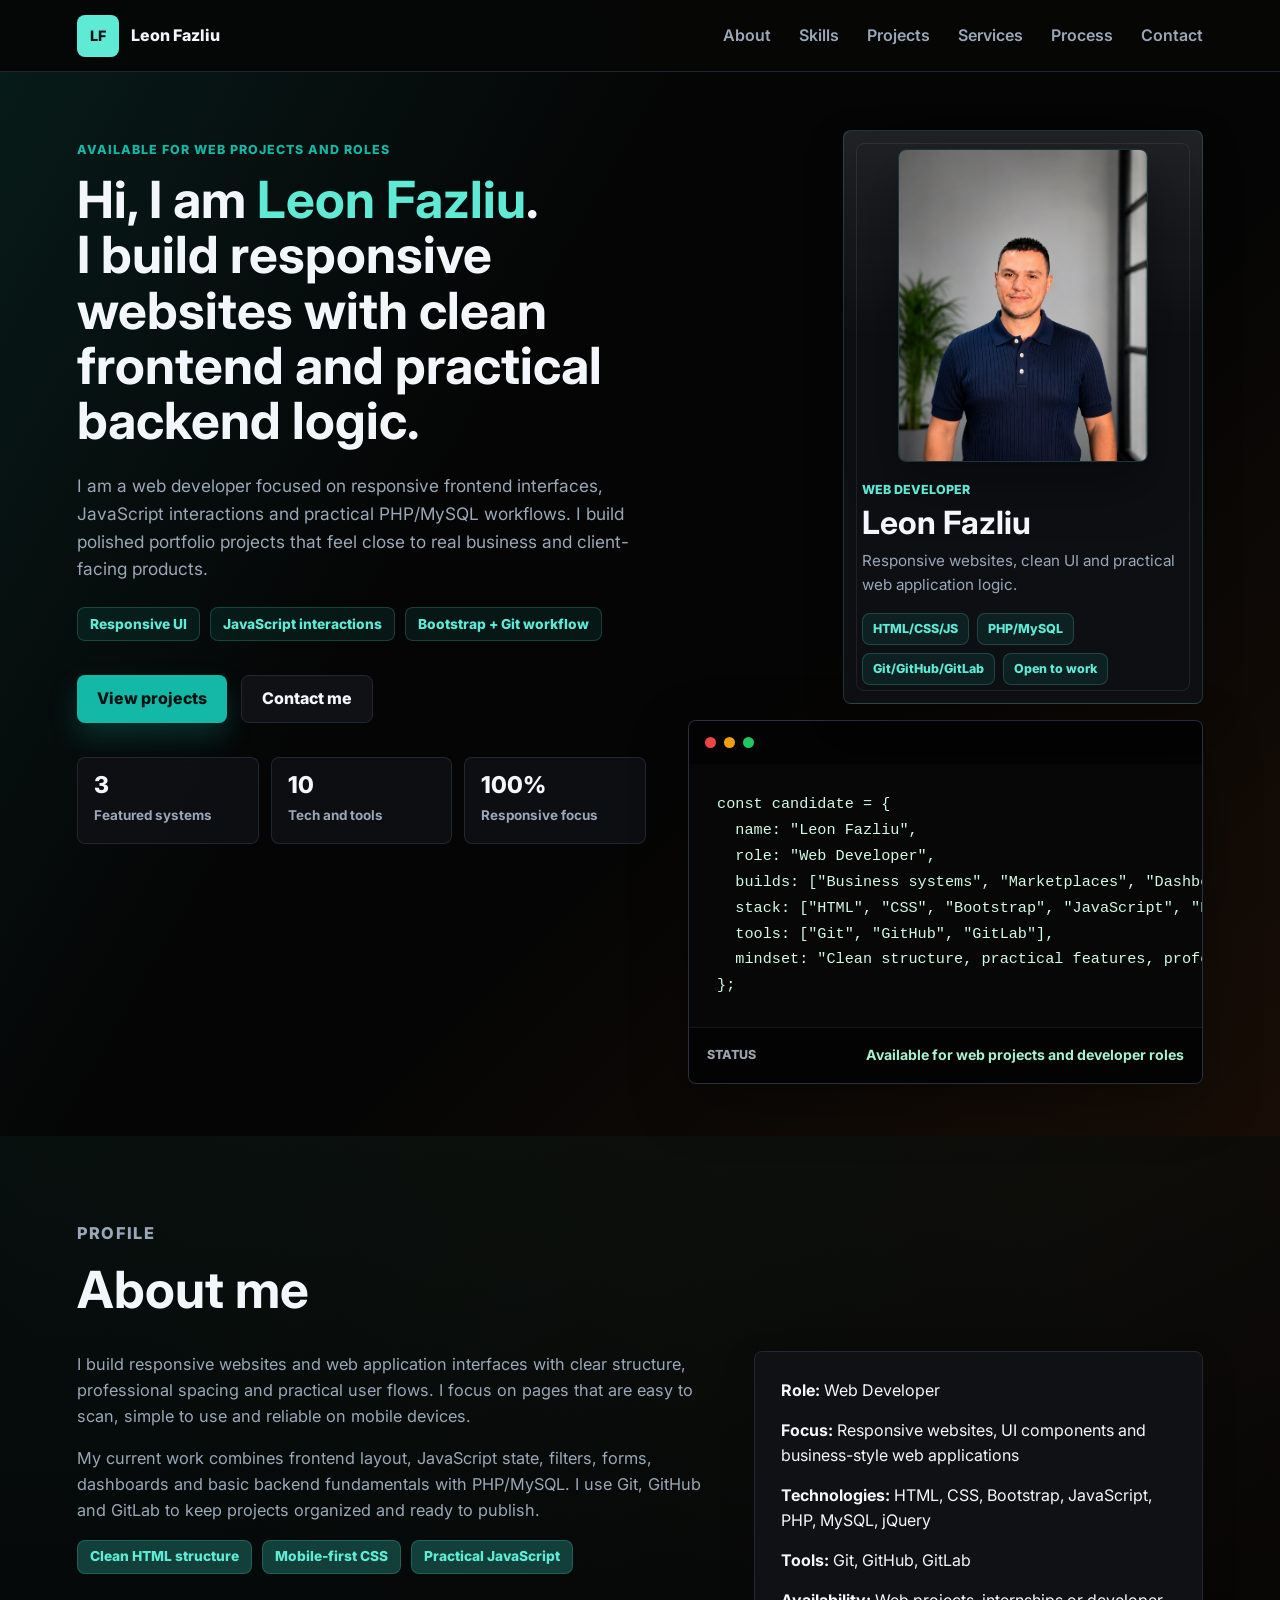
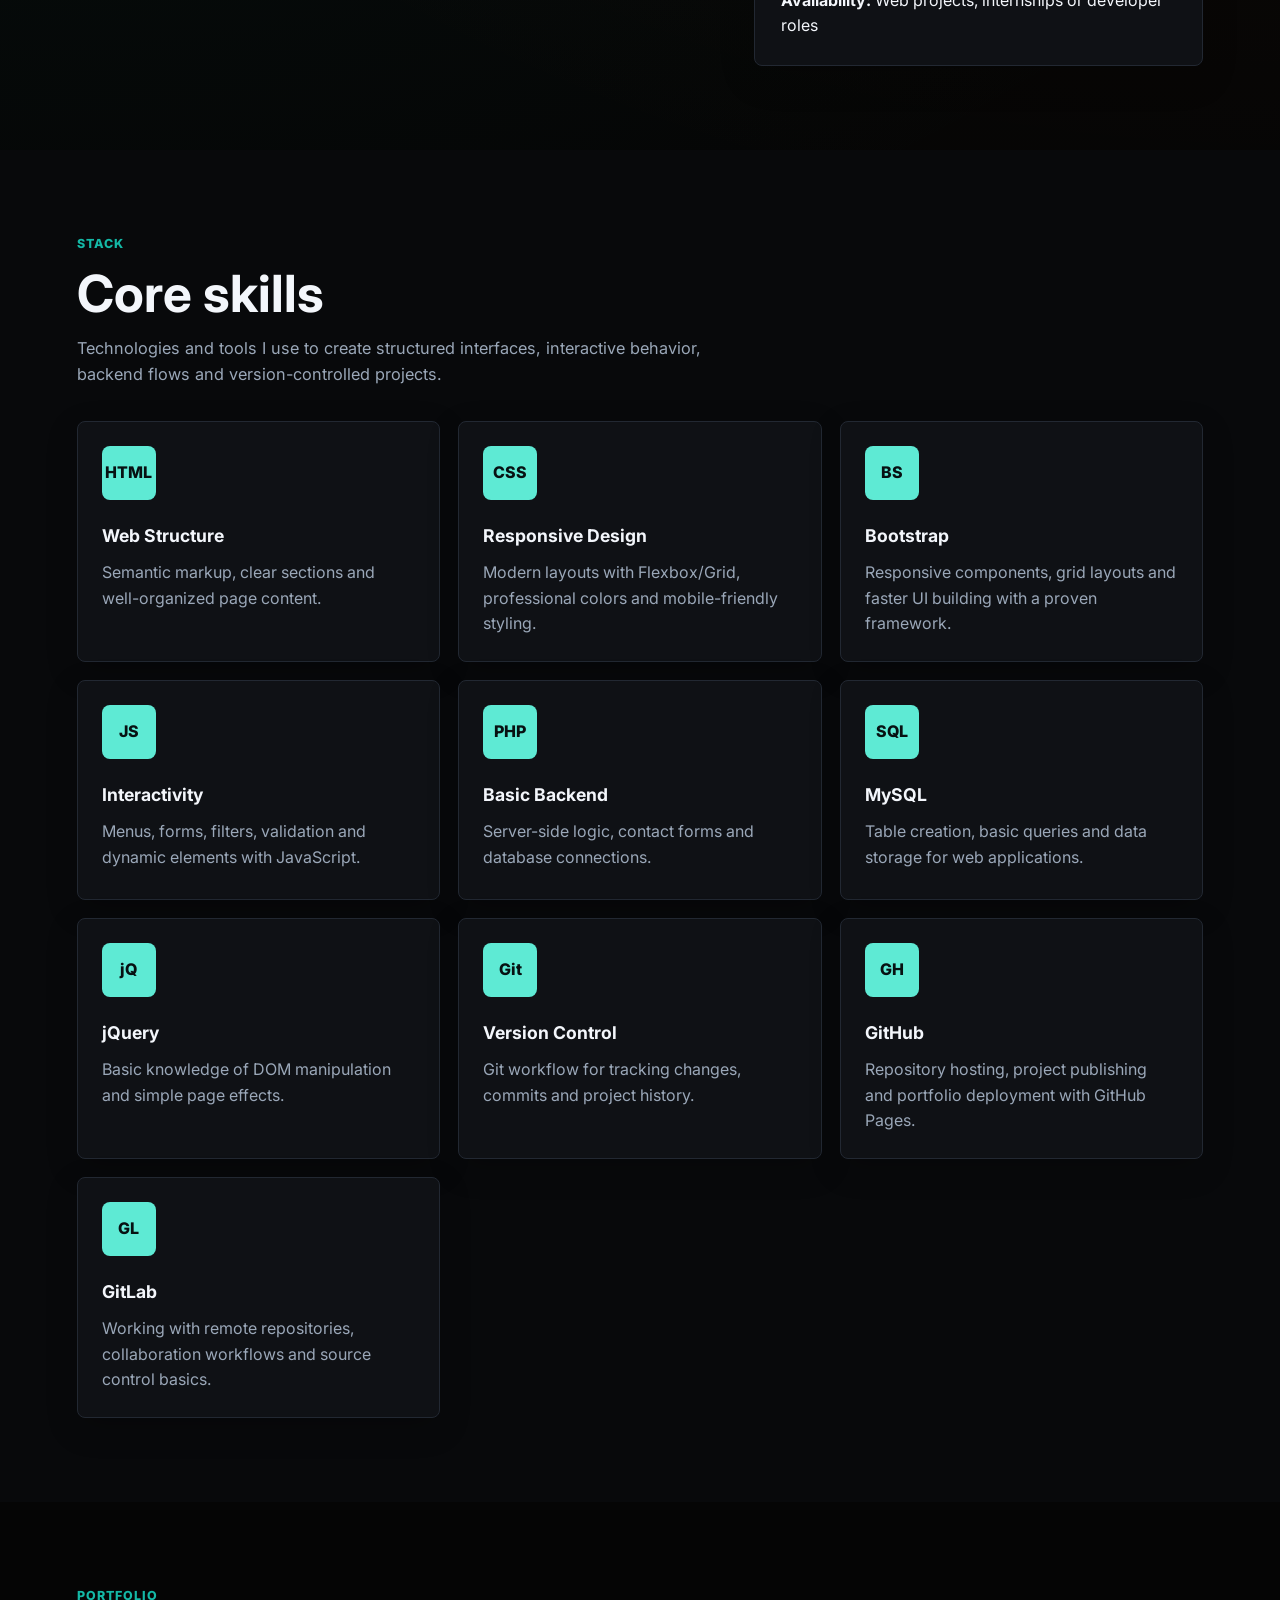
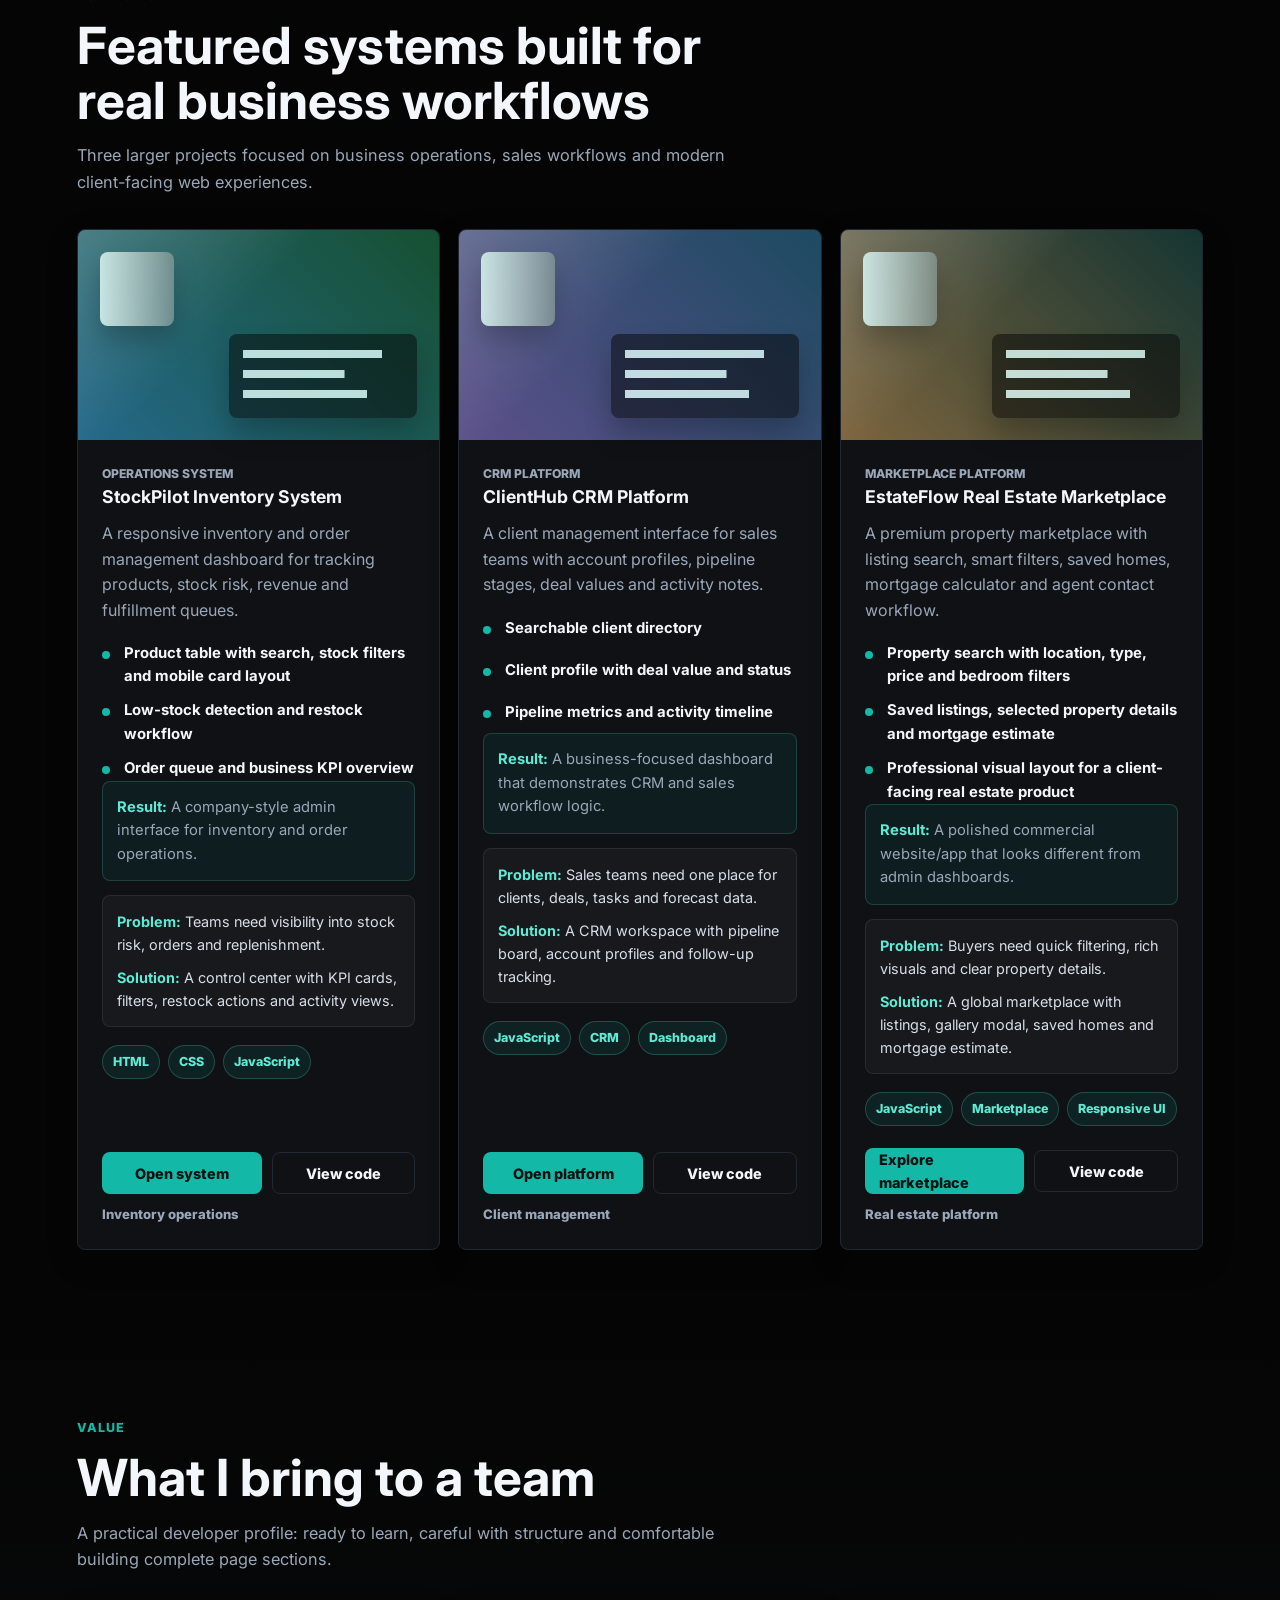
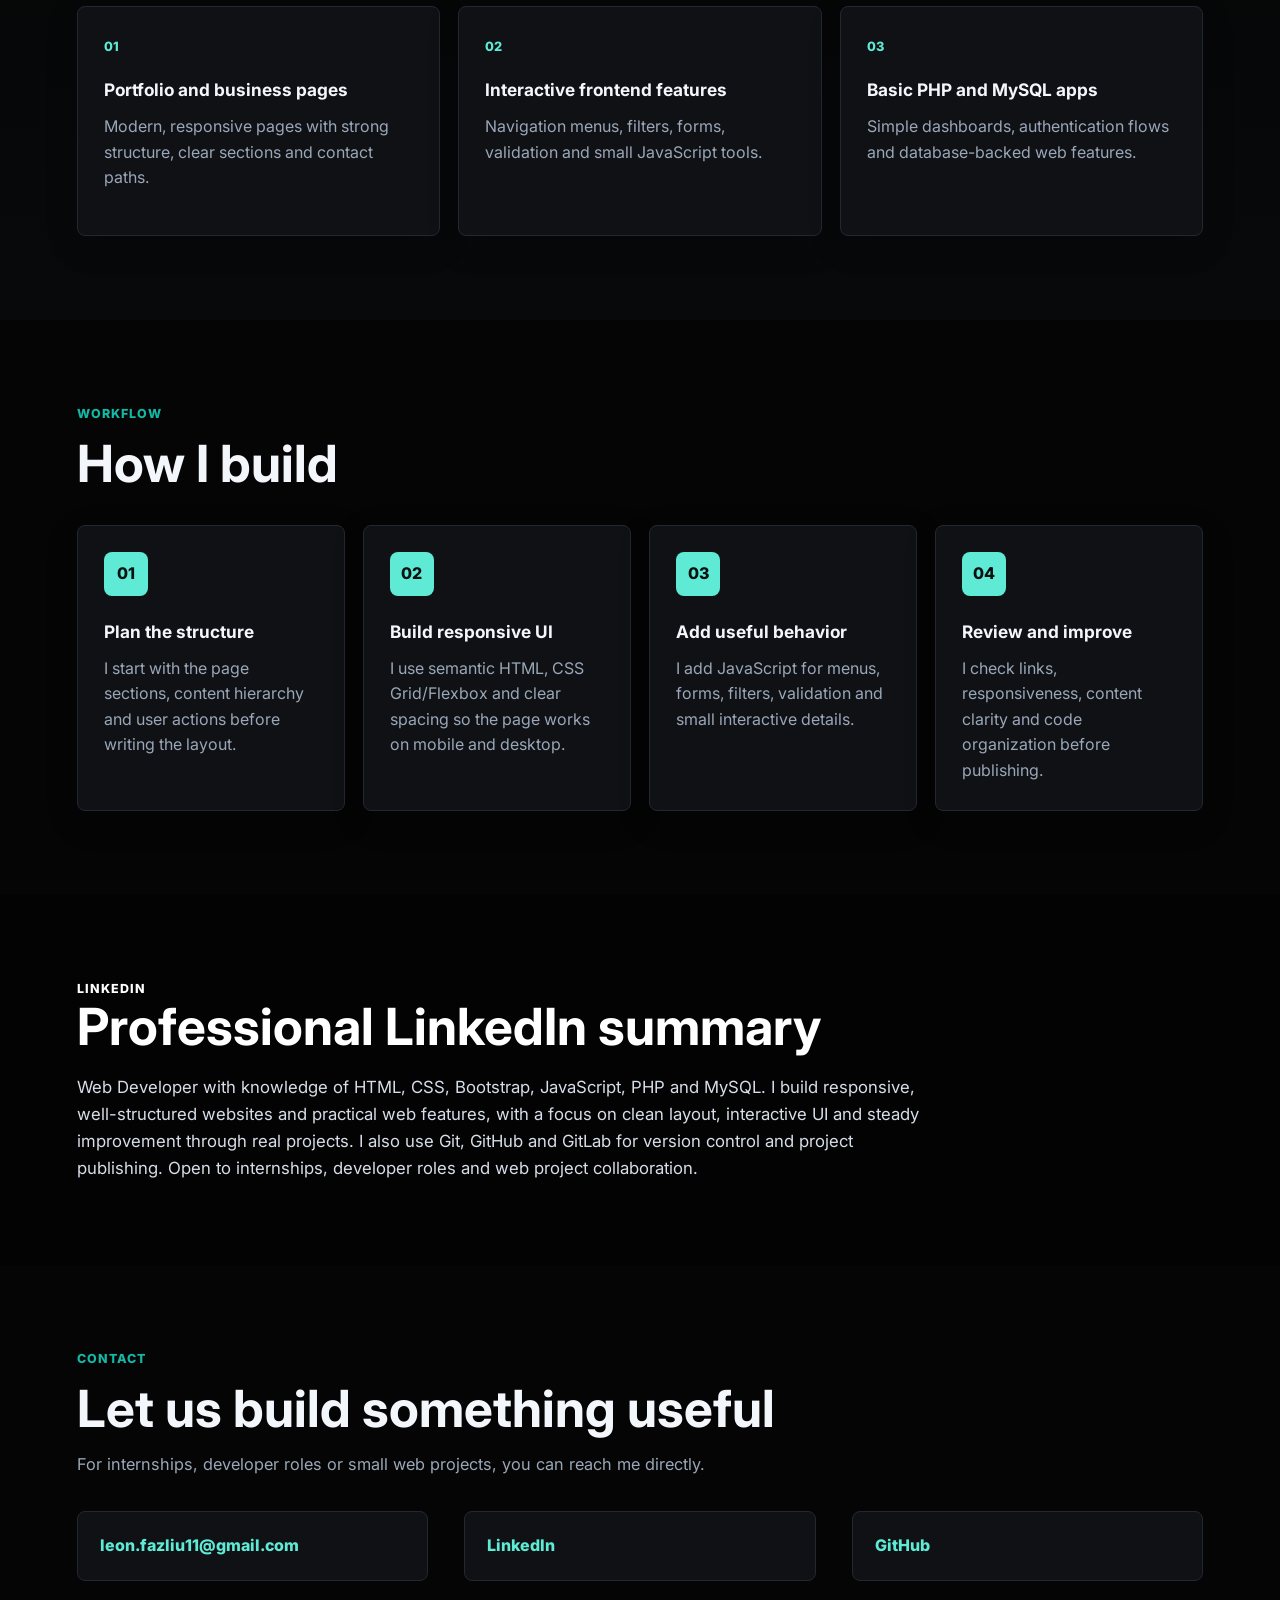
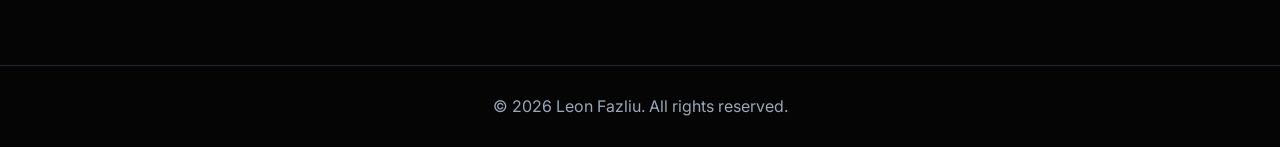
==== commit b9d963d7: "Build professional portfolio projects" ====
--- a/index.html
+++ b/index.html
@@ -3,7 +3,7 @@
 <head>
   <meta charset="UTF-8">
   <meta name="viewport" content="width=device-width, initial-scale=1.0">
-  <meta name="description" content="Portfolio of Leon Fazliu, a web developer building responsive websites and practical web applications with HTML, CSS, JavaScript, PHP and MySQL.">
+  <meta name="description" content="Portfolio of Leon Fazliu, a web developer building responsive websites and practical web applications with HTML, CSS, JavaScript, Bootstrap, PHP, MySQL, Git, GitHub and GitLab.">
   <title>Leon Fazliu | Web Developer</title>
   <link rel="preconnect" href="https://fonts.googleapis.com">
   <link rel="preconnect" href="https://fonts.gstatic.com" crossorigin>
@@ -39,13 +39,13 @@
         <p class="eyebrow">Available for web projects and roles</p>
         <h1>Hi, I am <span>Leon Fazliu</span>.<br>I build responsive websites with clean frontend and practical backend logic.</h1>
         <p class="hero-text">
-          I am a web developer focused on HTML, CSS, JavaScript, PHP and MySQL. I build structured,
-          mobile-friendly projects that show real user flows: business pages, authentication screens and interactive tools.
+          I am a web developer focused on responsive frontend interfaces, JavaScript interactions and practical PHP/MySQL
+          workflows. I build polished portfolio projects that feel close to real business and client-facing products.
         </p>
         <div class="hero-badges" aria-label="Highlights">
           <span>Responsive UI</span>
           <span>JavaScript interactions</span>
-          <span>PHP + MySQL basics</span>
+          <span>Bootstrap + Git workflow</span>
         </div>
         <div class="hero-actions">
           <a class="button primary" href="#projects">View projects</a>
@@ -53,12 +53,12 @@
         </div>
         <dl class="hero-stats" aria-label="Portfolio stats">
           <div>
-            <dt>4</dt>
-            <dd>Complete demos</dd>
+            <dt>3</dt>
+            <dd>Featured systems</dd>
           </div>
           <div>
-            <dt>6</dt>
-            <dd>Core technologies</dd>
+            <dt>10</dt>
+            <dd>Tech and tools</dd>
           </div>
           <div>
             <dt>100%</dt>
@@ -80,6 +80,7 @@
             <div class="profile-meta" aria-label="Profile highlights">
               <span>HTML/CSS/JS</span>
               <span>PHP/MySQL</span>
+              <span>Git/GitHub/GitLab</span>
               <span>Open to work</span>
             </div>
           </div>
@@ -93,9 +94,10 @@
           <pre><code>const candidate = {
   name: "Leon Fazliu",
   role: "Web Developer",
-  builds: ["Responsive UI", "Forms", "Dashboards"],
-  stack: ["HTML", "CSS", "JavaScript", "PHP", "MySQL"],
-  mindset: "Clean code, clear structure, steady learning"
+  builds: ["Business systems", "Marketplaces", "Dashboards"],
+  stack: ["HTML", "CSS", "Bootstrap", "JavaScript", "PHP", "MySQL"],
+  tools: ["Git", "GitHub", "GitLab"],
+  mindset: "Clean structure, practical features, professional polish"
 };</code></pre>
           <div class="code-footer">
             <span>Status</span>
@@ -113,12 +115,12 @@
       <div class="about-grid">
         <div>
           <p>
-            I build websites with clear layout, accessible structure and responsive behavior. I care about details
-            such as spacing, readable content, working navigation and forms that give useful feedback.
+            I build responsive websites and web application interfaces with clear structure, professional spacing and
+            practical user flows. I focus on pages that are easy to scan, simple to use and reliable on mobile devices.
           </p>
           <p>
-            My current focus is improving JavaScript logic, strengthening PHP/MySQL fundamentals and creating
-            portfolio projects that look close to real client or workplace tasks.
+            My current work combines frontend layout, JavaScript state, filters, forms, dashboards and basic backend
+            fundamentals with PHP/MySQL. I use Git, GitHub and GitLab to keep projects organized and ready to publish.
           </p>
           <div class="about-highlights">
             <span>Clean HTML structure</span>
@@ -128,8 +130,9 @@
         </div>
         <ul class="profile-list">
           <li><strong>Role:</strong> Web Developer</li>
-          <li><strong>Focus:</strong> Responsive websites, UI components and basic web applications</li>
-          <li><strong>Technologies:</strong> HTML, CSS, JavaScript, PHP, MySQL, jQuery</li>
+          <li><strong>Focus:</strong> Responsive websites, UI components and business-style web applications</li>
+          <li><strong>Technologies:</strong> HTML, CSS, Bootstrap, JavaScript, PHP, MySQL, jQuery</li>
+          <li><strong>Tools:</strong> Git, GitHub, GitLab</li>
           <li><strong>Availability:</strong> Web projects, internships or developer roles</li>
         </ul>
       </div>
@@ -139,7 +142,7 @@
       <div class="section-heading">
         <p class="eyebrow">Stack</p>
         <h2>Core skills</h2>
-        <p>Technologies I use to create structured interfaces, interactive behavior and basic backend flows.</p>
+        <p>Technologies and tools I use to create structured interfaces, interactive behavior, backend flows and version-controlled projects.</p>
       </div>
       <div class="skills-grid">
         <article class="skill-card">
@@ -153,6 +156,11 @@
           <p>Modern layouts with Flexbox/Grid, professional colors and mobile-friendly styling.</p>
         </article>
         <article class="skill-card">
+          <span class="skill-icon">BS</span>
+          <h3>Bootstrap</h3>
+          <p>Responsive components, grid layouts and faster UI building with a proven framework.</p>
+        </article>
+        <article class="skill-card">
           <span class="skill-icon">JS</span>
           <h3>Interactivity</h3>
           <p>Menus, forms, filters, validation and dynamic elements with JavaScript.</p>
@@ -172,105 +180,112 @@
           <h3>jQuery</h3>
           <p>Basic knowledge of DOM manipulation and simple page effects.</p>
         </article>
+        <article class="skill-card">
+          <span class="skill-icon">Git</span>
+          <h3>Version Control</h3>
+          <p>Git workflow for tracking changes, commits and project history.</p>
+        </article>
+        <article class="skill-card">
+          <span class="skill-icon">GH</span>
+          <h3>GitHub</h3>
+          <p>Repository hosting, project publishing and portfolio deployment with GitHub Pages.</p>
+        </article>
+        <article class="skill-card">
+          <span class="skill-icon">GL</span>
+          <h3>GitLab</h3>
+          <p>Working with remote repositories, collaboration workflows and source control basics.</p>
+        </article>
       </div>
     </section>
 
     <section class="section projects reveal" id="projects">
       <div class="section-heading">
         <p class="eyebrow">Portfolio</p>
-        <h2>Projects built with real website logic</h2>
-        <p>Each project focuses on a practical use case: business presentation, authentication flow or daily productivity.</p>
+        <h2>Featured systems built for real business workflows</h2>
+        <p>Three larger projects focused on business operations, sales workflows and modern client-facing web experiences.</p>
       </div>
       <div class="projects-grid">
         <article class="project-card project-featured">
-          <div class="project-media ecommerce"></div>
+          <div class="project-media inventory"></div>
           <div class="project-body">
-            <p class="project-type">Business website</p>
-            <h3>Local Business Website</h3>
-            <p>A polished coffee shop website designed to help a local business present services, menu items, gallery content and direct contact options.</p>
+            <p class="project-type">Operations system</p>
+            <h3>StockPilot Inventory System</h3>
+            <p>A responsive inventory and order management dashboard for tracking products, stock risk, revenue and fulfillment queues.</p>
             <ul class="project-points">
-              <li>Sticky responsive navigation and mobile menu</li>
-              <li>Service, menu, gallery and contact sections</li>
-              <li>Contact form feedback with JavaScript</li>
+              <li>Product table with search, stock filters and mobile card layout</li>
+              <li>Low-stock detection and restock workflow</li>
+              <li>Order queue and business KPI overview</li>
             </ul>
-            <p class="project-result"><strong>Result:</strong> A client-ready presentation site for a local business.</p>
+            <p class="project-result"><strong>Result:</strong> A company-style admin interface for inventory and order operations.</p>
+            <div class="project-case">
+              <p><strong>Problem:</strong> Teams need visibility into stock risk, orders and replenishment.</p>
+              <p><strong>Solution:</strong> A control center with KPI cards, filters, restock actions and activity views.</p>
+            </div>
             <div class="tags">
               <span>HTML</span>
               <span>CSS</span>
               <span>JavaScript</span>
             </div>
             <div class="project-actions">
-              <a class="project-link" href="projects/business-website/index.html">Open demo</a>
-              <span>Responsive landing page</span>
+              <a class="project-link" href="projects/inventory-system/index.html">Open system</a>
+              <a class="project-link secondary-link" href="https://github.com/leon-fazliu/portfolio/tree/main/projects/inventory-system" target="_blank" rel="noreferrer">View code</a>
+              <span>Inventory operations</span>
             </div>
           </div>
         </article>
         <article class="project-card">
-          <div class="project-media dashboard"></div>
+          <div class="project-media crm"></div>
           <div class="project-body">
-            <p class="project-type">Client portal</p>
-            <h3>ClientFlow Portal</h3>
-            <p>A client access portal concept with authentication screens, protected dashboard state and PHP/MySQL backend structure.</p>
+            <p class="project-type">CRM platform</p>
+            <h3>ClientHub CRM Platform</h3>
+            <p>A client management interface for sales teams with account profiles, pipeline stages, deal values and activity notes.</p>
             <ul class="project-points">
-              <li>Login, registration and protected dashboard flow</li>
-              <li>Client metrics, account details and activity preview</li>
-              <li>PHP files and database schema for backend version</li>
+              <li>Searchable client directory</li>
+              <li>Client profile with deal value and status</li>
+              <li>Pipeline metrics and activity timeline</li>
             </ul>
-            <p class="project-result"><strong>Result:</strong> A more realistic portal prototype for client accounts or internal users.</p>
-            <div class="tags">
-              <span>PHP</span>
-              <span>MySQL</span>
-              <span>Auth UI</span>
-            </div>
-            <div class="project-actions">
-              <a class="project-link" href="projects/login-dashboard/demo.html">Open demo</a>
-              <span>Client portal flow</span>
-            </div>
-          </div>
-        </article>
-        <article class="project-card">
-          <div class="project-media todo"></div>
-          <div class="project-body">
-            <p class="project-type">Admin dashboard</p>
-            <h3>CommerceOps Dashboard</h3>
-            <p>A professional e-commerce operations dashboard for revenue insights, order management and inventory control.</p>
-            <ul class="project-points">
-              <li>KPI cards, revenue chart and business metrics</li>
-              <li>Order table with status filtering</li>
-              <li>Product inventory search and stock progress</li>
-            </ul>
-            <p class="project-result"><strong>Result:</strong> A larger admin UI that feels closer to real SaaS and e-commerce products.</p>
+            <p class="project-result"><strong>Result:</strong> A business-focused dashboard that demonstrates CRM and sales workflow logic.</p>
+            <div class="project-case">
+              <p><strong>Problem:</strong> Sales teams need one place for clients, deals, tasks and forecast data.</p>
+              <p><strong>Solution:</strong> A CRM workspace with pipeline board, account profiles and follow-up tracking.</p>
+            </div>
             <div class="tags">
               <span>JavaScript</span>
+              <span>CRM</span>
               <span>Dashboard</span>
-              <span>Admin UI</span>
             </div>
             <div class="project-actions">
-              <a class="project-link" href="projects/commerce-dashboard/index.html">Open demo</a>
-              <span>E-commerce operations</span>
+              <a class="project-link" href="projects/crm-platform/index.html">Open platform</a>
+              <a class="project-link secondary-link" href="https://github.com/leon-fazliu/portfolio/tree/main/projects/crm-platform" target="_blank" rel="noreferrer">View code</a>
+              <span>Client management</span>
             </div>
           </div>
         </article>
         <article class="project-card">
-          <div class="project-media booking"></div>
+          <div class="project-media realestate"></div>
           <div class="project-body">
-            <p class="project-type">Booking system</p>
-            <h3>MediBook Appointment System</h3>
-            <p>A clinic appointment booking workflow with patient form validation, service selection and schedule dashboard.</p>
+            <p class="project-type">Marketplace platform</p>
+            <h3>EstateFlow Real Estate Marketplace</h3>
+            <p>A premium property marketplace with listing search, smart filters, saved homes, mortgage calculator and agent contact workflow.</p>
             <ul class="project-points">
-              <li>Patient booking form with doctor and service selection</li>
-              <li>Appointment dashboard with confirmed/pending filters</li>
-              <li>Local storage to preserve scheduled visits</li>
+              <li>Property search with location, type, price and bedroom filters</li>
+              <li>Saved listings, selected property details and mortgage estimate</li>
+              <li>Professional visual layout for a client-facing real estate product</li>
             </ul>
-            <p class="project-result"><strong>Result:</strong> A larger workflow project that shows form logic, state management and admin-style UI.</p>
+            <p class="project-result"><strong>Result:</strong> A polished commercial website/app that looks different from admin dashboards.</p>
+            <div class="project-case">
+              <p><strong>Problem:</strong> Buyers need quick filtering, rich visuals and clear property details.</p>
+              <p><strong>Solution:</strong> A global marketplace with listings, gallery modal, saved homes and mortgage estimate.</p>
+            </div>
             <div class="tags">
               <span>JavaScript</span>
-              <span>Forms</span>
-              <span>Workflow</span>
+              <span>Marketplace</span>
+              <span>Responsive UI</span>
             </div>
             <div class="project-actions">
-              <a class="project-link" href="projects/appointment-booking/index.html">Open demo</a>
-              <span>Healthcare booking flow</span>
+              <a class="project-link" href="projects/real-estate-marketplace/index.html">Explore marketplace</a>
+              <a class="project-link secondary-link" href="https://github.com/leon-fazliu/portfolio/tree/main/projects/real-estate-marketplace" target="_blank" rel="noreferrer">View code</a>
+              <span>Real estate platform</span>
             </div>
           </div>
         </article>
@@ -336,9 +351,10 @@
         <p class="eyebrow">LinkedIn</p>
         <h2>Professional LinkedIn summary</h2>
         <p>
-          Web Developer with knowledge of HTML, CSS, JavaScript, PHP and MySQL. I build responsive,
+          Web Developer with knowledge of HTML, CSS, Bootstrap, JavaScript, PHP and MySQL. I build responsive,
           well-structured websites and practical web features, with a focus on clean layout, interactive UI and
-          steady improvement through real projects. Open to internships, developer roles and web project collaboration.
+          steady improvement through real projects. I also use Git, GitHub and GitLab for version control and project publishing.
+          Open to internships, developer roles and web project collaboration.
         </p>
       </div>
     </section>
--- a/style.css
+++ b/style.css
@@ -548,12 +548,15 @@
 .project-card {
   overflow: hidden;
   display: flex;
+  min-height: 100%;
   flex-direction: column;
 }
 
 .project-media {
   position: relative;
-  min-height: 200px;
+  height: 210px;
+  min-height: 210px;
+  flex: 0 0 auto;
   background-color: #10141a;
   background-image:
     linear-gradient(135deg, rgba(255, 255, 255, 0.2), transparent 42%),
@@ -609,11 +612,67 @@
     linear-gradient(45deg, rgba(45, 212, 191, 0.44), rgba(56, 189, 248, 0.34));
 }
 
+.project-media.inventory {
+  background-image:
+    linear-gradient(135deg, rgba(255, 255, 255, 0.2), transparent 42%),
+    linear-gradient(45deg, rgba(56, 189, 248, 0.5), rgba(34, 197, 94, 0.34));
+}
+
+.project-media.crm {
+  background-image:
+    linear-gradient(135deg, rgba(255, 255, 255, 0.2), transparent 42%),
+    linear-gradient(45deg, rgba(167, 139, 250, 0.5), rgba(56, 189, 248, 0.32));
+}
+
+.project-media.analytics {
+  background-image:
+    linear-gradient(135deg, rgba(255, 255, 255, 0.2), transparent 42%),
+    linear-gradient(45deg, rgba(34, 197, 94, 0.44), rgba(56, 189, 248, 0.36));
+}
+
+.project-media.realestate {
+  background-image:
+    linear-gradient(135deg, rgba(255, 255, 255, 0.22), transparent 42%),
+    linear-gradient(45deg, rgba(215, 168, 91, 0.54), rgba(31, 111, 91, 0.36));
+}
+
 .project-body {
   display: flex;
   flex: 1;
   flex-direction: column;
   padding: 24px;
+}
+
+.project-body > p:not(.project-type):not(.project-result) {
+  min-height: 78px;
+}
+
+.project-points {
+  min-height: 116px;
+}
+
+.project-result {
+  min-height: 92px;
+}
+
+.project-case {
+  display: grid;
+  gap: 10px;
+  min-height: 132px;
+  margin-top: 14px;
+  padding: 14px;
+  background: rgba(255, 255, 255, 0.035);
+  border: 1px solid rgba(255, 255, 255, 0.08);
+  border-radius: 8px;
+}
+
+.project-case p {
+  color: #d7dee9;
+  font-size: 0.9rem;
+}
+
+.project-case strong {
+  color: var(--primary-dark);
 }
 
 .project-type {
@@ -652,6 +711,12 @@
   border-radius: 8px;
   font-size: 0.9rem;
   font-weight: 800;
+}
+
+.project-link.secondary-link {
+  color: var(--ink);
+  background: transparent;
+  border: 1px solid var(--line);
 }
 
 .project-points {
@@ -696,19 +761,20 @@
 }
 
 .project-actions {
-  display: flex;
+  display: grid;
+  grid-template-columns: minmax(0, 1fr) minmax(0, 0.9fr);
   align-items: center;
-  justify-content: space-between;
-  gap: 14px;
+  gap: 10px;
   margin-top: auto;
   padding-top: 22px;
 }
 
 .project-actions span {
+  grid-column: 1 / -1;
   color: var(--muted);
   font-size: 0.82rem;
   font-weight: 800;
-  text-align: right;
+  text-align: left;
 }
 
 .services {
@@ -733,7 +799,7 @@
 }
 
 .services-grid span {
-  color: var(--accent);
+  color: var(--primary-dark);
   font-size: 0.8rem;
   font-weight: 800;
 }
@@ -898,6 +964,12 @@
 
   .hero {
     min-height: auto;
+    gap: 30px;
+  }
+
+  .hero-panel,
+  .profile-card {
+    justify-self: stretch;
   }
 
   .skills-grid,
@@ -910,17 +982,36 @@
 
 @media (max-width: 620px) {
   .site-header {
+    min-height: 66px;
     padding: 0 20px;
   }
 
   .brand-text {
-    display: none;
+    display: inline;
+    font-size: 0.92rem;
   }
 
   .hero,
   .section {
     padding-right: 20px;
     padding-left: 20px;
+  }
+
+  .hero {
+    padding-top: 34px;
+    padding-bottom: 42px;
+  }
+
+  .hero-content {
+    padding-top: 0;
+  }
+
+  .hero h1 {
+    font-size: clamp(2rem, 11vw, 2.7rem);
+  }
+
+  .hero-text {
+    font-size: 1rem;
   }
 
   .skills-grid,
@@ -941,7 +1032,7 @@
 
   .project-actions {
     align-items: stretch;
-    flex-direction: column;
+    grid-template-columns: 1fr;
   }
 
   .project-actions span {
@@ -959,11 +1050,18 @@
 
   .profile-card {
     grid-template-columns: 1fr;
+    max-width: 100%;
+    padding: 14px;
   }
 
   .profile-photo-wrap {
     width: 100%;
-    max-width: 220px;
+    max-width: 190px;
+  }
+
+  .profile-meta span {
+    min-height: 30px;
+    font-size: 0.72rem;
   }
 
   .code-footer,
